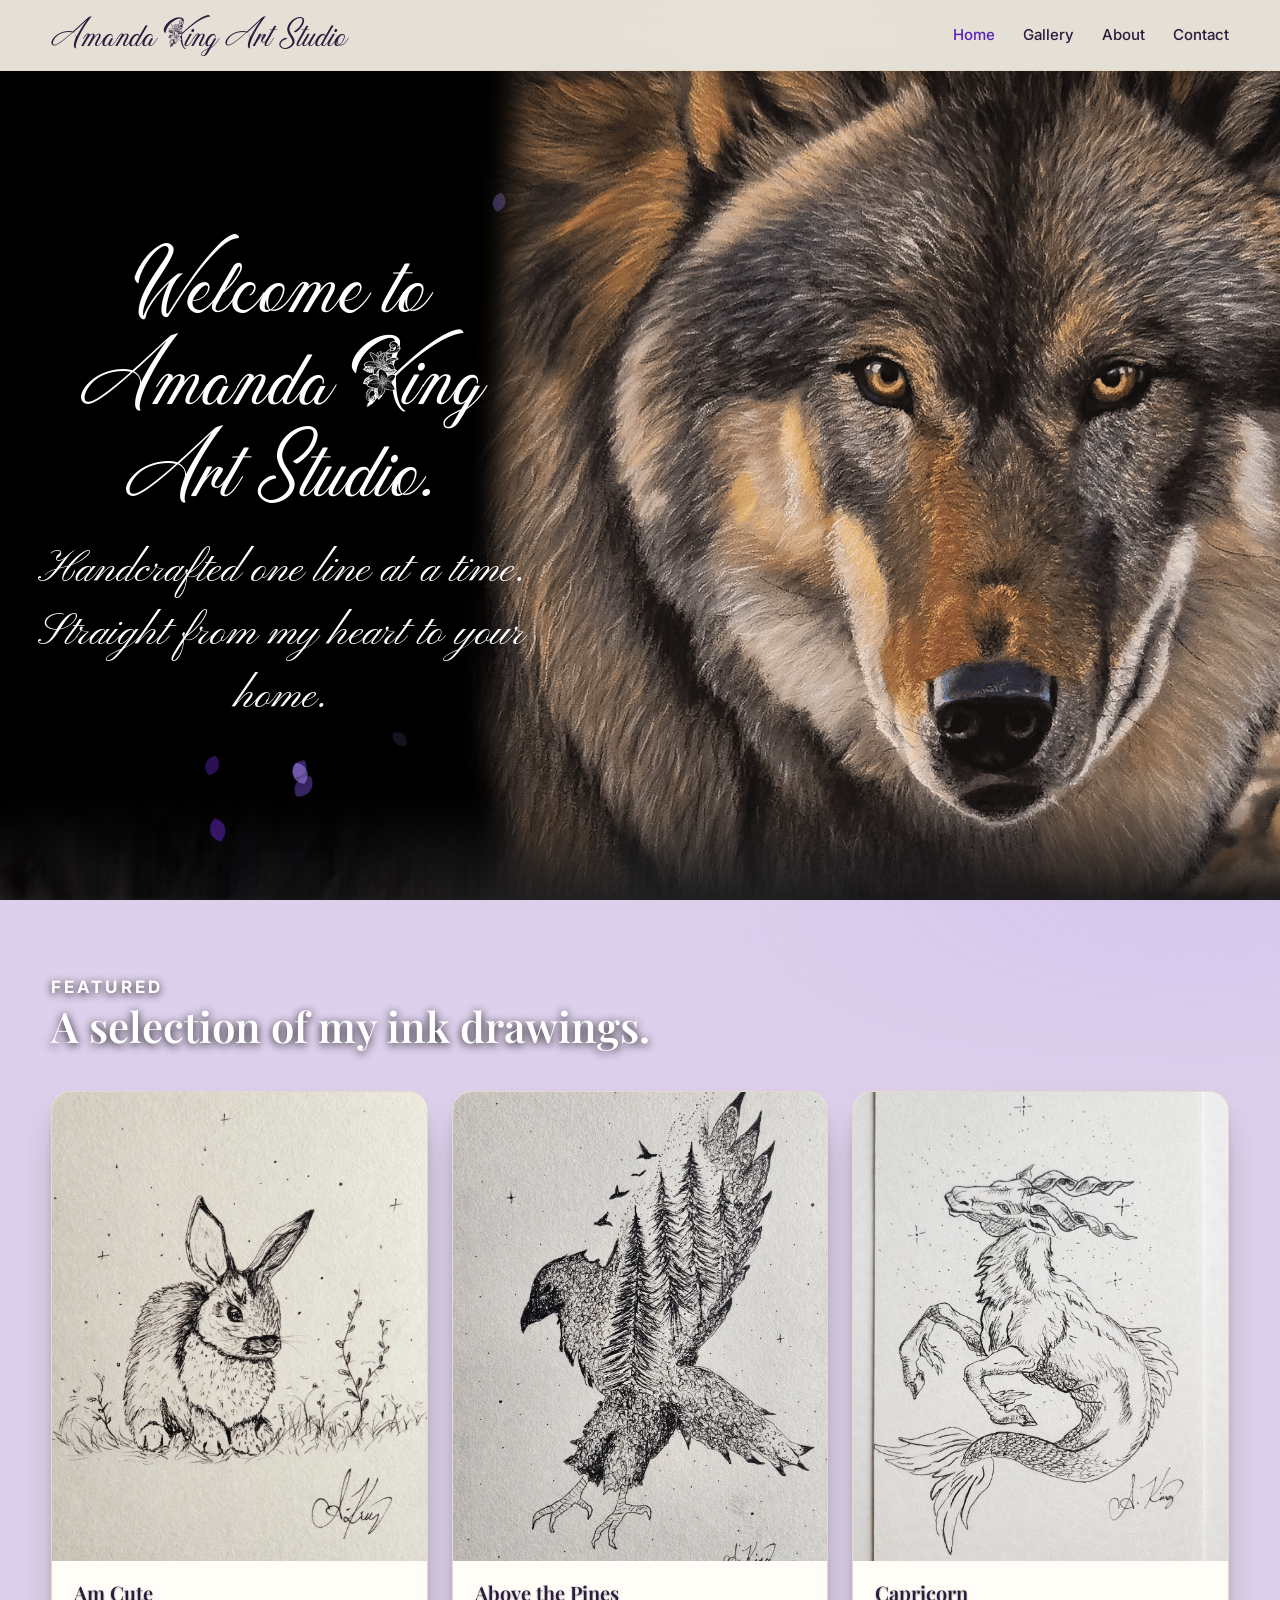
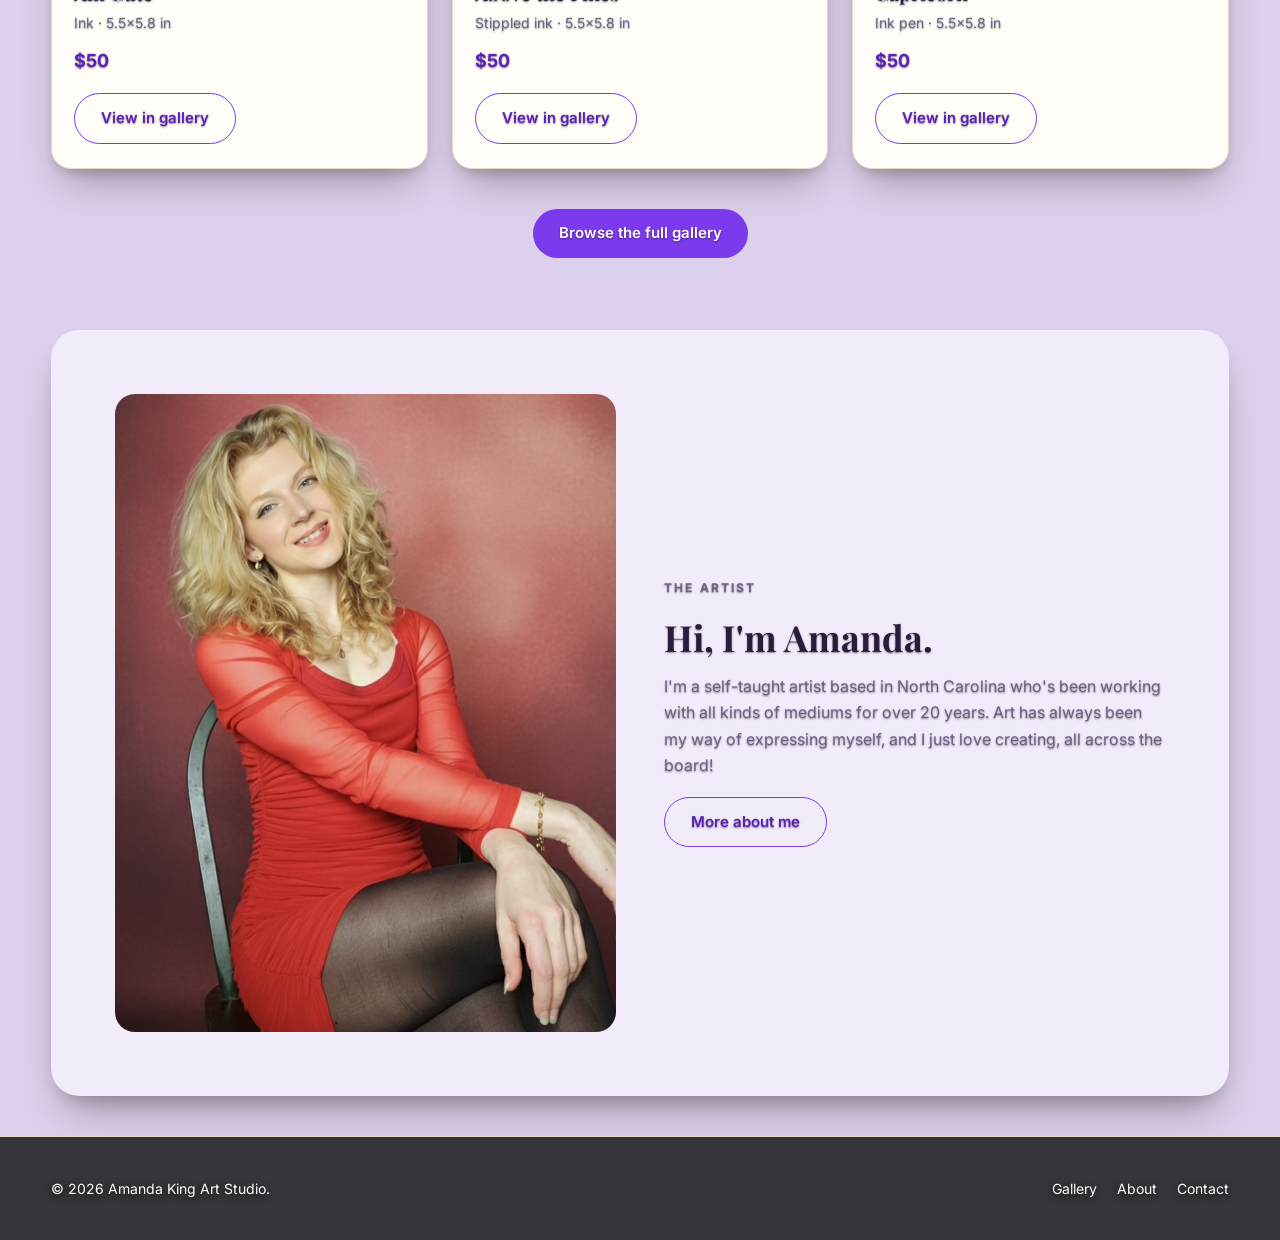
==== index.html @ 77f33fd4 "Social links as a pill in the contact hero (bottom on mobile)" ====
<!DOCTYPE html>
<html lang="en">
<head>
  <meta charset="UTF-8" />
  <meta name="viewport" content="width=device-width, initial-scale=1.0" />
  <title>Amanda King Art Studio — Original Art for Sale</title>
  <meta name="description" content="Amanda King Art Studio: original artwork for sale. Browse the gallery, fall in love with a piece, and make it yours." />
  <meta property="og:type" content="website" />
  <meta property="og:title" content="Amanda King Art Studio — Original Art for Sale" />
  <meta property="og:description" content="Original artwork for sale. Browse the gallery and make a piece yours." />
  <link rel="preconnect" href="https://fonts.googleapis.com" />
  <link rel="preconnect" href="https://fonts.gstatic.com" crossorigin />
  <link href="https://fonts.googleapis.com/css2?family=Playfair+Display:wght@500;600&family=Pinyon+Script&family=Inter:wght@400;500;600;700&display=swap" rel="stylesheet" />
  <link rel="stylesheet" href="css/style.css?v=49" />
  <link rel="prefetch" href="gallery.html" />
  <link rel="prefetch" href="about.html" />
  <link rel="prefetch" href="contact.html" />
  <link rel="icon" href="images/art/flower-field.webp" />
</head>
<body class="home">
  <div class="hero-shade" aria-hidden="true"></div>
  <header class="site-header">
    <div class="wrap nav">
      <a class="wordmark" href="index.html">Amanda King <span>Art Studio</span></a>
      <button class="menu-button" aria-expanded="false" aria-controls="nav-links">Menu</button>
      <nav class="nav-links" id="nav-links" aria-label="Primary">
        <a href="index.html" aria-current="page">Home</a>
        <a href="gallery.html">Gallery</a>
        <a href="about.html">About</a>
        <a href="contact.html">Contact</a>
      </nav>
    </div>
  </header>

  <main>
    <div class="hero-wrap">
    <section class="hero-full on-photo">
      <div class="slideshow" data-slideshow aria-label="Featured artwork slideshow">
        <div class="slideshow-track">
          <div class="slide active">
            <img src="images/art/king-of-the-mountain-slide.jpg" alt="King of the Mountain — Pastel pencils on toned paper" />
            <div class="slide-caption">
              <h2>King of the Mountain.</h2>
              <p>Pastel pencils on toned paper &middot; 12&times;9 in &middot; $400</p>
            </div>
          </div>
          <div class="slide">
            <img src="images/art/amber-eyes-slide.jpg" alt="Amber Eyes — Pastel pencils" />
            <div class="slide-caption">
              <h2>Amber Eyes.</h2>
              <p>Pastel pencils &middot; 9&times;12 in &middot; $350</p>
            </div>
          </div>
          <div class="slide">
            <img src="images/art/majesty-slide.jpg" alt="Majesty — Pastel pencils on toned paper" />
            <div class="slide-caption">
              <h2>Majesty.</h2>
              <p>Pastel pencils on toned paper &middot; 12&times;9 in &middot; $500</p>
            </div>
          </div>
          <div class="slide">
            <img src="images/art/grey-wolf.jpg" alt="Grey — Pastel pencils" />
            <div class="slide-caption">
              <h2>Grey.</h2>
              <p>Pastel pencils &middot; 9&times;12 in &middot; $350</p>
            </div>
          </div>
          <div class="slide">
            <img src="images/art/tiger.jpg" alt="Tiger — Pastel pencils" />
            <div class="slide-caption">
              <h2>Tiger.</h2>
              <p>Pastel pencils &middot; 9&times;12 in &middot; $350</p>
            </div>
          </div>
                  <button class="slide-nav slide-prev" aria-label="Previous slide">&#8592;</button>
        <button class="slide-nav slide-next" aria-label="Next slide">&#8594;</button>
        <div class="slide-dots" role="tablist" aria-label="Choose slide"></div>
      </div>
      </div>
    </section>
      <div class="hero-text">
        <div class="hero-welcome">
          <p class="welcome-title">Welcome to Amanda King Art Studio.</p>
          <p class="welcome-sub">Handcrafted one line at a time.<br>Straight from my heart to your home.</p>
        </div>
      </div>
    </div>

    <section class="section">
      <div class="wrap">
        <div class="section-head on-photo">
          <p class="eyebrow">Featured</p>
          <h2>A selection of my ink drawings.</h2>
        </div>
        <div class="featured-grid">
                  <article class="art-card" data-batch="Ink">
          <div class="art-image"><img src="images/art/bunny-ink.jpg" alt="Am Cute — Ink" loading="lazy" /></div>
          <div class="art-body">
            <h3>Am Cute</h3>
            <p class="art-meta">Ink &middot; 5.5&times;5.8 in</p>
            <p class="art-price">$50</p>
            <a class="button button-outline" href="gallery.html">View in gallery</a>
          </div>
        </article>
                  <article class="art-card" data-batch="Ink">
          <div class="art-image"><img src="images/art/eagle-forest-wings-ink.jpg" alt="Above the Pines — Stippled ink" loading="lazy" /></div>
          <div class="art-body">
            <h3>Above the Pines</h3>
            <p class="art-meta">Stippled ink &middot; 5.5&times;5.8 in</p>
            <p class="art-price">$50</p>
            <a class="button button-outline" href="gallery.html">View in gallery</a>
          </div>
        </article>
                  <article class="art-card" data-batch="Ink">
          <div class="art-image"><img src="images/art/sea-goat.webp" alt="Capricorn — Ink pen" loading="lazy" /></div>
          <div class="art-body">
            <h3>Capricorn</h3>
            <p class="art-meta">Ink pen &middot; 5.5&times;5.8 in</p>
            <p class="art-price">$50</p>
            <a class="button button-outline" href="gallery.html">View in gallery</a>
          </div>
        </article>
        </div>
        <div class="center">
          <a class="button" href="gallery.html">Browse the full gallery</a>
        </div>
      </div>
    </section>

    <section class="section" style="padding-top: 0; padding-bottom: 0;">
      <div class="wrap">
        <div class="split">
          <img class="artist-photo" src="images/amanda.jpg" alt="Amanda, the artist behind Amanda King Art Studio" />
          <div>
            <p class="eyebrow">The artist</p>
            <h2>Hi, I'm Amanda.</h2>
            <p>I'm a self-taught artist based in North Carolina who's been working with all kinds of mediums for over 20 years. Art has always been my way of expressing myself, and I just love creating, all across the board!</p>
            <a class="button button-outline" href="about.html">More about me</a>
          </div>
        </div>
      </div>
    </section>

  </main>

  <footer class="site-footer">
    <div class="wrap footer-inner">
      <p>© 2026 Amanda King Art Studio.</p>
      <nav class="footer-links" aria-label="Footer">
        <a href="gallery.html">Gallery</a>
        <a href="about.html">About</a>
        <a href="contact.html">Contact</a>
      </nav>
    </div>
  </footer>

  <script src="js/slideshow.js?v=1"></script>
  <script src="js/hero-shade.js"></script>
  <script>
    document.querySelector(".menu-button").addEventListener("click", function () {
      var links = document.getElementById("nav-links");
      var open = links.classList.toggle("open");
      this.setAttribute("aria-expanded", open ? "true" : "false");
    });
    /* Mobile: dark backdrop behind the welcome text stays put (CSS only). */
  </script>
  <script src="js/petals.js?v=8"></script>
</body>
</html>
---- css/style.css ----
/* Amanda King Art Studio — light gallery theme with purple accents */

@font-face {
  font-family: "Geraldine";
  src: url("../fonts/geraldine-personaluse-italic.woff2") format("woff2"),
       url("../fonts/geraldine-personaluse-italic.woff") format("woff");
  font-weight: 400;
  font-style: italic;
  font-display: swap;
}

:root {
  --bg: #f6f1e6;
  --surface: #fffdf8;
  --lavender: #f2ebfa;
  --ink: #2b1b3d;
  --muted: #6f5f83;
  --purple: #7c3aed;
  --purple-deep: #5b21b6;
  --purple-soft: #ece1ff;
  --line: #e6dac4;
  --shadow: 0 18px 50px rgba(91, 33, 182, 0.14);
  --radius: 20px;
  --font-display: "Playfair Display", Georgia, "Times New Roman", serif;
  --font-body: "Inter", -apple-system, BlinkMacSystemFont, "Segoe UI", sans-serif;
}

* { box-sizing: border-box; }

html { scroll-behavior: smooth; }

body {
  margin: 0;
  background: var(--bg);
  color: var(--ink);
  font-family: var(--font-body);
  font-size: 16px;
  line-height: 1.65;
  -webkit-font-smoothing: antialiased;
  text-shadow: 0 1px 2px rgba(0, 0, 0, 0.45);
}

img { display: block; max-width: 100%; }

a { color: var(--purple-deep); }

/* Homepage: lavender watercolor backdrop (paper texture overlay stays on top) */
body.home {
  background-color: #ddd0ec;
  background-image: url("../images/home-bg.jpg");
  background-size: cover;
  background-position: center top;
  background-repeat: no-repeat;
  background-attachment: fixed;
}

@media (max-width: 700px) {
  /* Mobile backdrops: fixed full-viewport layer (reliable on phones),
     anchored to the bottom so the flowers show instead of the sky. */
  body.home, body.gallery-page, body.contact-page { background-image: none; }
  body.home::before, body.gallery-page::before, body.contact-page::before {
    content: "";
    position: fixed;
    inset: 0;
    background-size: cover;
    background-position: center bottom;
    background-repeat: no-repeat;
    pointer-events: none;
    /* override the global ambient-glow blur/animation on this layer,
       and dim the backdrop ~20% */
    filter: brightness(0.8);
    animation: none;
  }
  body.home::before { z-index: -2; background-image: url("../images/home-bg.jpg"); }
  body.gallery-page::before { z-index: -2; background-image: url("../images/gallery-bg.jpg"); }
  body.contact-page::before {
    z-index: -1;
    background-image: linear-gradient(rgba(0, 0, 0, 0.2), rgba(0, 0, 0, 0.2)), url("../images/contact-bg.jpg");
  }
}

/* Gallery page: wildflower watercolor backdrop (paper texture overlay stays on top) */
body.gallery-page {
  background-color: #d8cfc0;
  background-image: url("../images/gallery-bg.jpg");
  background-size: cover;
  background-position: center top;
  background-repeat: no-repeat;
  background-attachment: fixed;
}

/* (mobile backdrop sizing handled in the combined 700px block above) */

/* Contact page: wildflower watercolor backdrop (paper texture overlay stays on top) */
body.contact-page {
  background-color: #d8cfc0;
  background-image: url("../images/contact-bg.jpg");
  background-size: cover;
  background-position: center top;
  background-repeat: no-repeat;
  background-attachment: fixed;
}

/* (mobile backdrop sizing handled in the combined 700px block above) */

/* Contact page: text white with drop shadow, except inside the cards */
body.contact-page .page-hero .eyebrow,
body.contact-page .page-hero h1,
body.contact-page .page-hero .lede {
  color: #fff;
  text-shadow: 0 2px 6px rgba(0, 0, 0, 1);
}
/* dim the floral backdrop ~20% for readability, under the texture overlay */
body.contact-page::before {
  content: "";
  position: fixed;
  inset: 0;
  background: rgba(0, 0, 0, 0.2);
  z-index: -1;
  pointer-events: none;
}
/* card text stays solid black, no shadow; buttons untouched */
body.contact-page .contact-card h3,
body.contact-page .contact-card p {
  color: #111;
  text-shadow: none;
}

/* Real paper/canvas texture — sits behind everything, on the bare page only */
body::after {
  content: "";
  position: fixed;
  inset: 0;
  z-index: -1;
  pointer-events: none;
  opacity: 0.28;
  mix-blend-mode: multiply;
  background-image:
    repeating-linear-gradient(0deg, rgba(122, 90, 48, 0.10) 0 1px, transparent 1px 4px),
    repeating-linear-gradient(90deg, rgba(122, 90, 48, 0.10) 0 1px, transparent 1px 4px),
    url("data:image/svg+xml,%3Csvg xmlns='http://www.w3.org/2000/svg' width='280' height='280'%3E%3Cfilter id='paper' x='0' y='0' width='100%25' height='100%25'%3E%3CfeTurbulence type='fractalNoise' baseFrequency='0.012 0.016' numOctaves='3' seed='7' stitchTiles='stitch' result='mottle'/%3E%3CfeColorMatrix in='mottle' type='saturate' values='0' result='mottleGray'/%3E%3CfeComponentTransfer in='mottleGray' result='mottleSoft'%3E%3CfeFuncR type='linear' slope='0.55' intercept='0.24'/%3E%3CfeFuncG type='linear' slope='0.55' intercept='0.24'/%3E%3CfeFuncB type='linear' slope='0.55' intercept='0.24'/%3E%3C/feComponentTransfer%3E%3CfeTurbulence type='fractalNoise' baseFrequency='0.85' numOctaves='2' seed='11' stitchTiles='stitch' result='fine'/%3E%3CfeColorMatrix in='fine' type='saturate' values='0' result='fineGray'/%3E%3CfeComponentTransfer in='fineGray' result='fineHigh'%3E%3CfeFuncR type='linear' slope='1.7' intercept='-0.35'/%3E%3CfeFuncG type='linear' slope='1.7' intercept='-0.35'/%3E%3CfeFuncB type='linear' slope='1.7' intercept='-0.35'/%3E%3C/feComponentTransfer%3E%3CfeComposite in='fineHigh' in2='mottleSoft' operator='arithmetic' k1='0' k2='0.62' k3='0.38' k4='0'/%3E%3C/filter%3E%3Crect width='280' height='280' filter='url(%23paper)'/%3E%3C/svg%3E");
}

/* Slow-drifting ambient blurs behind everything — very subtle */
body::before {
  content: "";
  position: fixed;
  inset: -12%;
  z-index: -1;
  pointer-events: none;
  background:
    radial-gradient(42% 38% at 24% 42%, rgba(124, 58, 237, 0.11), transparent 70%),
    radial-gradient(46% 42% at 85% 88%, rgba(167, 139, 250, 0.15), transparent 70%);
  filter: blur(60px);
  animation: ambient-drift 26s ease-in-out infinite alternate;
}

@keyframes ambient-drift {
  from { transform: translate3d(-2%, -1%, 0) scale(1); }
  to { transform: translate3d(2%, 2%, 0) scale(1.06); }
}

.wrap {
  width: min(1180px, 92vw);
  margin: 0 auto;
}

/* ---------- Header / nav ---------- */

.site-header {
  position: sticky;
  top: 0;
  z-index: 50;
  background: rgba(246, 241, 230, 0.92);
  backdrop-filter: blur(10px);
  border-bottom: 1px solid var(--line);
  box-shadow:
    0 14px 26px -14px rgba(30, 20, 12, 0.25),
    0 5px 12px -8px rgba(30, 20, 12, 0.15);
}

.nav {
  display: flex;
  align-items: center;
  justify-content: space-between;
  padding: 16px 0;
}

.wordmark {
  font-family: "Geraldine", "Pinyon Script", cursive;
  font-size: 34px;
  font-weight: 400;
  color: var(--ink);
  text-decoration: none;
  line-height: 1;
  padding-top: 4px;
}

.wordmark span { color: var(--purple); }

.nav-links {
  display: flex;
  gap: 28px;
  align-items: center;
}

.nav-links a {
  color: var(--muted);
  text-decoration: none;
  font-size: 15px;
  font-weight: 500;
  transition: color 0.2s ease;
}

.nav-links a:hover { color: var(--purple-deep); }

.nav-links a[aria-current="page"] { color: var(--purple-deep); }

.nav-cta {
  background: var(--purple);
  color: #fff !important;
  padding: 10px 20px;
  border-radius: 999px;
  font-weight: 600 !important;
  transition: background 0.2s ease, transform 0.2s ease !important;
}

.nav-cta:hover {
  background: var(--purple-deep);
  transform: translateY(-1px);
}

.menu-button {
  display: none;
  background: none;
  border: 1px solid var(--line);
  border-radius: 12px;
  padding: 8px 14px;
  font-size: 15px;
  color: var(--ink);
  cursor: pointer;
}

/* ---------- Header: white bar, solid black text, no shadow ---------- */
.wordmark { color: var(--ink); text-shadow: none; }
.wordmark span { color: var(--ink); }
.nav-links a { color: var(--ink); text-shadow: none; }
.nav-links a:hover { color: var(--purple-deep); }
.nav-links a[aria-current="page"] { color: var(--purple-deep); }
.menu-button { color: var(--ink); text-shadow: none; }

@media (max-width: 640px) {
  .nav-links { background: var(--surface); }
  .nav-links a { color: var(--muted); }
  .nav-links a:hover,
  .nav-links a[aria-current="page"] { color: var(--purple-deep); }
  .nav-links .nav-cta { background: var(--purple); color: #fff !important; }
}

/* ---------- Hero slideshow ---------- */

.hero { padding: 36px 0 8px; }

.slideshow {
  position: relative;
  border-radius: var(--radius);
  overflow: hidden;
  box-shadow:
    0 26px 44px -16px rgba(30, 20, 12, 0.40),
    0 10px 20px -8px rgba(30, 20, 12, 0.28);
  aspect-ratio: 21 / 9;
  background: var(--lavender);
}

.slideshow-track {
  position: absolute;
  inset: 0;
}

.slide {
  position: absolute;
  inset: 0;
  opacity: 0;
  transition: opacity 1.4s ease-in-out;
  pointer-events: none;
}
.slide.active {
  opacity: 1;
  pointer-events: auto;
  z-index: 1;
}

.slide img {
  width: 100%;
  height: 100%;
  object-fit: cover;
  transform: scale(1);
  transform-origin: 65% 50%;
  transition: transform 4.9s linear;
}
/* Slow cinematic zoom on the active slide: 7% over the full time the photo
   is up (3.5s hold + 1.4s dissolve). A transition (not an animation) so the
   zoom eases back smoothly instead of snapping when the slide changes.
   Biased toward the art side so the text zone stays calm. The bottom fade
   lives on .slideshow (the container), so it is untouched. */
.slide.active img {
  transform: scale(1.07);
}
@media (prefers-reduced-motion: reduce) {
  .slide img { transition: none; }
}

.slide-caption {
  position: absolute;
  left: 0;
  right: 0;
  bottom: 0;
  padding: 56px 36px 28px;
  background: linear-gradient(to top, rgba(43, 27, 61, 0.72), rgba(43, 27, 61, 0));
  color: #fff;
}

.slide-caption h2 {
  margin: 0 0 6px;
  font-family: var(--font-display);
  font-size: clamp(24px, 3.4vw, 40px);
  font-weight: 600;
  line-height: 1.15;
}

.slide-caption p {
  margin: 0;
  font-size: 15px;
  opacity: 0.92;
}

/* Slideshow arrows and dots removed at Joshua's direction (both slideshows, all screens).
   Swipe and keyboard navigation still work. */
.slide-nav, .slide-dots { display: none !important; }

.slide-nav {
  position: absolute;
  top: 50%;
  transform: translateY(-50%);
  width: 46px;
  height: 46px;
  border-radius: 50%;
  border: none;
  background: rgba(255, 255, 255, 0.92);
  color: var(--purple-deep);
  font-size: 20px;
  cursor: pointer;
  display: flex;
  align-items: center;
  justify-content: center;
  transition: background 0.2s ease, transform 0.2s ease;
  z-index: 2;
}

.slide-nav:hover { background: #fff; transform: translateY(-50%) scale(1.06); }

.slide-prev { left: 18px; }
.slide-next { right: 18px; }

.slide-dots {
  position: absolute;
  bottom: 18px;
  right: 28px;
  display: flex;
  gap: 8px;
  z-index: 2;
}

.slide-dots button {
  width: 10px;
  height: 10px;
  border-radius: 50%;
  border: none;
  background: rgba(255, 255, 255, 0.55);
  cursor: pointer;
  padding: 0;
  transition: background 0.2s ease, transform 0.2s ease;
}

.slide-dots button[aria-current="true"] {
  background: #fff;
  transform: scale(1.25);
}

/* About page: Amanda photo slideshow — same Ken Burns + crossfade preset as the hero.
   Doubled class for specificity so mobile slideshow rules can't override the 4/5 shape. */
.slideshow.about-slideshow {
  position: relative;
  aspect-ratio: 4 / 5;
  border-radius: var(--radius);
  overflow: hidden;
  box-shadow:
    0 22px 40px -14px rgba(30, 20, 12, 0.38),
    0 8px 16px -8px rgba(30, 20, 12, 0.28);
}
.slideshow.about-slideshow .slideshow-track { position: absolute; inset: 0; }
.slideshow.about-slideshow .slide img { object-position: center; }
/* red dress portrait: keep her face in frame */
.slideshow.about-slideshow .slide img[src*="amanda-red"] { object-position: center 18%; }
/* blue dress portrait: keep her face in frame */
.slideshow.about-slideshow .slide img[src*="amanda-blue"] { object-position: center 12%; }

/* Inquiry forms (contact page) */
.card-rule { border: none; border-top: 2px solid #111; margin: 10px 0 2px; }
.inquiry-form { display: grid; gap: 14px; margin-top: 18px; text-align: left; }
.inquiry-form label { display: grid; gap: 6px; font-size: 14px; font-weight: 600; color: #111; }
.inquiry-form .optional { font-weight: 400; color: var(--muted); }
.inquiry-form input,
.inquiry-form select,
.inquiry-form textarea {
  font: inherit;
  font-weight: 400;
  font-size: 15px;
  padding: 10px 12px;
  border: 1.5px solid #d8cfc2;
  border-radius: 10px;
  background: #fff;
  color: #111;
  width: 100%;
}
.inquiry-form textarea { resize: vertical; min-height: 96px; }
.inquiry-form input:focus,
.inquiry-form select:focus,
.inquiry-form textarea:focus {
  outline: 2px solid var(--purple);
  outline-offset: 1px;
  border-color: var(--purple);
}
.inquiry-form .button { justify-self: start; }
.piece-preview { display: flex; align-items: center; gap: 12px; }
.piece-preview[hidden] { display: none; }
.piece-preview img { width: 72px; height: 72px; object-fit: cover; border-radius: 10px; flex-shrink: 0; }
.piece-preview p { font-weight: 600; color: #111; margin: 0; font-size: 15px; }

/* ---------- Sections ---------- */

.section { padding: 72px 0; }

.section-head {
  max-width: 640px;
  margin: 0 0 40px;
}

.eyebrow {
  font-size: 12px;
  font-weight: 700;
  letter-spacing: 0.18em;
  text-transform: uppercase;
  color: var(--purple);
  margin: 0 0 12px;
}

h1, h2, h3 { font-family: var(--font-display); line-height: 1.2; }

.section-head h2 {
  font-size: clamp(28px, 3.6vw, 42px);
  margin: 0 0 12px;
  font-weight: 600;
}

.section-head p { color: var(--muted); margin: 0; font-size: 17px; }

.lede {
  font-size: clamp(18px, 2.2vw, 22px);
  color: var(--muted);
  max-width: 620px;
}

/* ---------- Featured strip ---------- */

.featured-grid {
  display: grid;
  grid-template-columns: repeat(3, 1fr);
  gap: 24px;
}

.art-card {
  background: var(--surface);
  border: 1px solid var(--line);
  border-radius: var(--radius);
  overflow: hidden;
  box-shadow:
    0 22px 40px -14px rgba(30, 20, 12, 0.38),
    0 8px 16px -8px rgba(30, 20, 12, 0.28);
  transition: transform 0.25s ease, box-shadow 0.25s ease;
  display: flex;
  flex-direction: column;
}

.art-card:hover {
  transform: translateY(-4px);
  box-shadow:
    0 28px 48px -14px rgba(30, 20, 12, 0.44),
    0 10px 20px -8px rgba(30, 20, 12, 0.32);
}

.art-card .art-image {
  aspect-ratio: 4 / 5;
  overflow: hidden;
  background: var(--lavender);
}

.art-card .art-image img {
  width: 100%;
  height: 100%;
  object-fit: cover;
  transition: transform 0.5s ease;
}

.art-card:hover .art-image img { transform: scale(1.04); }

.art-card .art-body { padding: 20px 22px 24px; display: flex; flex-direction: column; gap: 6px; flex: 1; }

.art-card h3 { margin: 0; font-size: 20px; font-weight: 600; }

.art-meta { color: var(--muted); font-size: 14px; margin: 0; }

.art-price {
  font-size: 18px;
  font-weight: 700;
  color: var(--purple-deep);
  margin: 6px 0 12px;
}

.art-card .button { margin-top: auto; align-self: flex-start; }

/* ---------- Buttons ---------- */

.button {
  display: inline-block;
  background: var(--purple);
  color: #fff;
  text-decoration: none;
  font-weight: 600;
  font-size: 15px;
  padding: 12px 26px;
  border-radius: 999px;
  border: none;
  cursor: pointer;
  transition: background 0.2s ease, transform 0.2s ease;
  animation: button-breathe 7s ease-in-out infinite alternate;
}

@keyframes button-breathe {
  from { box-shadow: 0 6px 20px rgba(124, 58, 237, 0.22); }
  to { box-shadow: 0 6px 34px rgba(124, 58, 237, 0.42); }
}

@media (prefers-reduced-motion: reduce) {
  body::before,
  .button { animation: none; }
}

.button:hover { background: var(--purple-deep); transform: translateY(-1px); }

.button-outline {
  background: transparent;
  color: var(--purple-deep);
  border: 1.5px solid var(--purple);
}

.button-outline:hover { background: var(--purple-soft); }

.center { text-align: center; margin-top: 40px; }

/* ---------- Split / about teaser ---------- */

.split {
  display: grid;
  grid-template-columns: 1fr 1fr;
  gap: 48px;
  align-items: center;
  background: var(--lavender);
  border-radius: calc(var(--radius) + 8px);
  padding: clamp(32px, 5vw, 64px);
  box-shadow:
    0 26px 44px -16px rgba(30, 20, 12, 0.36),
    0 10px 20px -8px rgba(30, 20, 12, 0.24);
}

.split img {
  border-radius: var(--radius);
  width: 100%;
  aspect-ratio: 4 / 3;
  object-fit: cover;
}
/* artist portrait: show the whole photo, no cropping */
.split img.artist-photo {
  aspect-ratio: auto;
  object-fit: contain;
}

.split h2 { font-size: clamp(26px, 3vw, 36px); margin: 0 0 14px; }
.split p { color: var(--muted); margin: 0 0 18px; }

/* ---------- Gallery page ---------- */

.page-hero { padding: 56px 0 8px; }

.page-hero h1 {
  font-size: clamp(34px, 5vw, 56px);
  margin: 0 0 12px;
  font-weight: 600;
}

.gallery-grid {
  display: grid;
  grid-template-columns: repeat(3, 1fr);
  gap: 28px;
  padding: 40px 0 80px;
}

.note-bar {
  background: var(--lavender);
  border: 1px solid var(--line);
  border-radius: 16px;
  padding: 18px 24px;
  color: var(--muted);
  font-size: 15px;
  margin-top: 8px;
}

.note-bar strong { color: var(--purple-deep); }

/* ---------- About / contact ---------- */

.prose { max-width: 700px; }
.prose p { color: #111; font-size: 19px; }
.prose p:first-of-type { color: #111; font-size: 19px; }
/* letter-style signature under the bio */
.signature { display: flex; justify-content: flex-end; margin-top: 16px; }
.signature img { width: 320px; max-width: 78%; height: auto; aspect-ratio: auto; object-fit: contain; }

.contact-cards {
  display: grid;
  grid-template-columns: 1fr 1fr;
  gap: 24px;
  margin-top: 36px;
}

.contact-card {
  background: var(--surface);
  border: 1px solid var(--line);
  border-radius: var(--radius);
  padding: 32px;
}

.contact-card h3 { margin: 0 0 10px; font-size: 22px; }
.contact-card p { color: var(--muted); margin: 0 0 18px; font-size: 15px; }

.hero-flex {
  display: flex;
  align-items: center;
  justify-content: space-between;
  gap: 32px;
}

.social-pill {
  display: inline-flex;
  align-items: center;
  flex-wrap: wrap;
  gap: 8px;
  background: #fff;
  border: 1px solid var(--line);
  border-radius: 999px;
  padding: 8px 10px 8px 18px;
  box-shadow: 0 10px 30px rgba(43, 27, 61, 0.14);
}
.social-pill.in-hero { flex-shrink: 0; }
.social-pill-label { font-weight: 600; color: var(--ink); margin-right: 2px; }
.social-chip {
  display: inline-flex;
  align-items: center;
  gap: 8px;
  padding: 6px 12px 6px 8px;
  border-radius: 999px;
  background: #f7f1e6;
  color: var(--ink);
  text-decoration: none;
  font-size: 14px;
  transition: background 0.2s ease, transform 0.2s ease;
}
.social-chip:hover { background: #efe4d0; transform: translateY(-1px); }
.social-chip img { width: 22px; height: 22px; }

.social-pill-row { display: none; justify-content: center; padding: 0 0 8px; }

@media (max-width: 900px) {
  .social-pill.in-hero { display: none; }
  .social-pill-row { display: flex; }
}

/* ---------- Footer ---------- */

.site-footer {
  border-top: 1px solid var(--line);
  padding: 40px 0;
  margin-top: 40px;
  background: rgba(0, 0, 0, 0.75);
}

.footer-inner {
  display: flex;
  justify-content: space-between;
  align-items: center;
  gap: 16px;
  flex-wrap: wrap;
}

.footer-inner p { color: #fff; font-size: 14px; margin: 0; text-shadow: 0 2px 8px rgba(0, 0, 0, 0.95); }

.footer-links { display: flex; gap: 20px; }
.footer-links a { color: #fff; text-decoration: none; font-size: 14px; text-shadow: 0 2px 8px rgba(0, 0, 0, 0.95); }
.footer-links a:hover { color: #fff; text-shadow: 0 2px 8px rgba(0, 0, 0, 0.95); }

/* ---------- Responsive ---------- */

@media (max-width: 900px) {
  .featured-grid, .gallery-grid { grid-template-columns: 1fr 1fr; }
  .split { grid-template-columns: 1fr; }
  .contact-cards { grid-template-columns: 1fr; }
}

@media (max-width: 640px) {
  .nav-links {
    display: none;
    position: absolute;
    top: 100%;
    left: 0;
    right: 0;
    background: var(--surface);
    flex-direction: column;
    align-items: stretch;
    padding: 12px 4vw 20px;
    border-bottom: 1px solid var(--line);
    gap: 4px;
  }
  .nav-links.open { display: flex; }
  .nav-links a { padding: 10px 4px; }
  .menu-button { display: block; }
  .site-header { position: sticky; }
  .nav { position: relative; }
  .featured-grid { grid-template-columns: repeat(3, 1fr); gap: 10px; }
  .gallery-grid { grid-template-columns: repeat(2, 1fr); gap: 12px; }
  .art-card .art-body { padding: 10px 8px 12px; gap: 3px; }
  .art-card h3 { font-size: 13px; }
  .art-meta { font-size: 10px; }
  .art-price { font-size: 14px; margin: 2px 0 6px; }
  .art-card .button { font-size: 10px; padding: 7px 6px; align-self: stretch; text-align: center; }
  /* gallery cards get a bit more room at 2 across */
  .gallery-grid .art-card .art-body { padding: 12px 12px 14px; gap: 4px; }
  .gallery-grid .art-card h3 { font-size: 15px; }
  .gallery-grid .art-meta { font-size: 11px; }
  .gallery-grid .art-card .art-price { font-size: 16px; margin: 4px 0 8px; }
  .gallery-grid .art-card .button { font-size: 12px; padding: 9px 8px; }
  .slideshow { aspect-ratio: 16 / 10; }
  .slide-caption { padding: 40px 20px 20px; }
  .slide-dots { right: 16px; bottom: 14px; }
}


/* Gallery filters */
.filter-bar { display: flex; flex-wrap: wrap; gap: 10px; margin: 30px 0 6px; }

/* Gallery search */
.search-bar { margin: 26px 0 0; max-width: 520px; }
.search-bar input {
  width: 100%;
  padding: 13px 20px;
  border-radius: 999px;
  border: 1px solid var(--line);
  background: rgba(255, 255, 255, 0.94);
  font: inherit;
  font-size: 15px;
  color: var(--ink);
  box-shadow: 0 8px 22px rgba(43, 27, 61, 0.14);
}
.search-bar input::placeholder { color: var(--muted); }
.search-bar input:focus { outline: 2px solid var(--purple); outline-offset: 2px; }
@media (max-width: 640px) {
  .search-bar input { font-size: 12.5px; padding: 12px 12px; }
}
.no-results {
  color: #fff;
  text-shadow: 0 2px 8px rgba(0, 0, 0, 0.95);
  font-size: 17px;
  margin: 18px 0 0;
}

/* Gallery pagination */
.pagination {
  display: flex;
  flex-wrap: wrap;
  gap: 8px;
  align-items: center;
  justify-content: center;
  margin: 36px 0 8px;
}
.page-btn {
  min-width: 42px;
  height: 42px;
  padding: 0 12px;
  border-radius: 12px;
  border: 1px solid var(--line);
  background: rgba(255, 255, 255, 0.92);
  color: var(--ink);
  font: inherit;
  font-weight: 600;
  font-size: 15px;
  cursor: pointer;
  box-shadow: 0 4px 12px rgba(43, 27, 61, 0.12);
  transition: border-color 0.2s ease, color 0.2s ease, background 0.2s ease;
}
.page-btn:hover:not(:disabled):not(.active) { border-color: var(--purple); color: var(--purple-deep); }
.page-btn.active { background: var(--purple); border-color: var(--purple); color: #fff; }
.page-btn:disabled { opacity: 0.4; cursor: default; }
.page-ellipsis {
  color: #fff;
  text-shadow: 0 1px 6px rgba(0, 0, 0, 0.95);
  padding: 0 4px;
  font-weight: 700;
}
.filter-btn {
  font: inherit; font-size: 14px; font-weight: 600;
  padding: 9px 18px; border-radius: 999px;
  border: 1px solid var(--line); background: var(--surface); color: var(--ink);
  cursor: pointer; transition: border-color 0.2s ease, color 0.2s ease, background 0.2s ease;
}
.filter-btn:hover { border-color: var(--purple); color: var(--purple-deep); }
.filter-btn.active { background: var(--purple); border-color: var(--purple); color: #fff; }
.filter-count { color: var(--muted); font-size: 14px; margin: 0 0 18px; }

/* ---------- Full-screen hero slideshow (homepage) ---------- */
.hero-full {
  position: relative;
  height: calc(100svh - 70px);
  min-height: 560px;
  overflow: hidden;
}
/* wrapper keeps the welcome text positioned over the hero on desktop
   while letting it sit below the hero section on mobile */
.hero-wrap { position: relative; }
.hero-full .slideshow {
  position: absolute;
  inset: 0;
  border-radius: 0;
  aspect-ratio: auto;
  box-shadow: none;
  background: transparent;
  -webkit-mask-image: linear-gradient(to bottom, #000 0%, #000 calc(100% - 110px), transparent 100%);
  mask-image: linear-gradient(to bottom, #000 0%, #000 calc(100% - 110px), transparent 100%);
}
.hero-full .slide-caption { display: none; }
.hero-text {
  position: absolute;
  left: 0;
  top: 50%;
  transform: translateY(-50%);
  width: 44%;
  padding: 0 32px;
  box-sizing: border-box;
  z-index: 2;
}
.hero-welcome { text-align: center; }
.welcome-title {
  font-family: "Geraldine", "Pinyon Script", cursive;
  font-weight: 400;
  font-size: clamp(56px, 6.4vw, 100px);
  line-height: 1.12;
  color: #fff;
  text-shadow: none;
  margin: 0 0 20px;
}
.welcome-sub {
  font-family: "Pinyon Script", cursive;
  font-size: clamp(30px, 3.4vw, 44px);
  line-height: 1.45;
  color: #fff;
  text-shadow: none;
  margin: 0;
}
.hero-full .slide-dots { top: 24px; bottom: auto; right: 28px; }

@media (max-width: 640px) {
  /* Full-bleed square hero: artwork fills the frame (black cropped off via
     right-anchored cover), welcome text in a dark card right below it.
     Slideshow zoom + crossfade unchanged. */
  .hero-full { height: auto; min-height: 0; }
  .hero-full .slideshow {
    position: relative;
    inset: auto;
    aspect-ratio: 1 / 1;
    -webkit-mask-image: linear-gradient(to bottom, #000 0%, #000 calc(100% - 72px), transparent 100%);
    mask-image: linear-gradient(to bottom, #000 0%, #000 calc(100% - 72px), transparent 100%);
  }
  .hero-full .slide img { object-position: right center; }
  /* Grey: kill the dark left edge — enlarge a touch (via `scale`, so the
     Ken Burns transform is untouched) and shift the frame right */
  .hero-full .slide img[src*="grey-wolf"] {
    object-position: 85% center;
    scale: 1.15;
  }
  /* no arrows or dots on mobile */
  .hero-full .slide-nav, .hero-full .slide-dots { display: none; }
  /* no petals over the hero on mobile */
  .hero-full canvas.hero-petals { display: none; }
  /* Dark layer behind the mobile hero: solid black from the top of the
     hero, showing through the slideshow's faded bottom and behind the
     welcome text, feathering out below it. Stays in place as you scroll. */
  .hero-wrap::before {
    content: "";
    position: absolute;
    left: 0;
    right: 0;
    top: 0;
    bottom: -120px;
    background: linear-gradient(to bottom,
      rgba(0, 0, 0, 0.8) 0,
      rgba(0, 0, 0, 0) 100%);
    z-index: -1;
    pointer-events: none;
  }
  .hero-text {
    position: relative;
    transform: none;
    width: auto;
    padding: 0;
    margin: 16px 20px 0;
  }
  .hero-welcome {
    background: none;
    border-radius: 0;
    padding: 0;
    box-shadow: none;
  }
  .welcome-title { font-size: 9vw; line-height: 1.2; margin: 0 0 8px; text-shadow: 0 2px 3px rgba(0, 0, 0, 0.9); }
  .welcome-sub { font-size: 4.8vw; line-height: 1.45; text-shadow: 0 2px 3px rgba(0, 0, 0, 0.85); }
  /* pull Featured up: no empty gap under the welcome text */
  .hero-wrap + .section { padding-top: 40px; }
  .hero-full .slide-dots { top: 10px; right: 10px; }
  /* prev arrow would sit on the image edge: park it top-left instead */
  .hero-full .slide-prev { top: 10px; left: 10px; transform: none; }
  .hero-full .slide-next { right: 10px; }
  .wordmark { font-size: 24px; }
}

/* Page transitions: the browser crossfades directly from one page into the
   next — it snapshots the old page and fades the new one in over it, so
   there is no white flash, no black flash, and background and content fade
   as one. (The old JS fade-out/fade-in approach is stashed in
   js/page-transition.stashed.js; this replaces it.) */
@view-transition {
  navigation: auto;
}
::view-transition-old(root),
::view-transition-new(root) {
  animation-duration: 0.45s;
  animation-timing-function: ease;
}
::view-transition-old(root) { animation-name: page-fade-out; }
::view-transition-new(root) { animation-name: page-fade-in; }
@keyframes page-fade-out { from { opacity: 1; } to { opacity: 0; } }
@keyframes page-fade-in { from { opacity: 0; } to { opacity: 1; } }
@media (prefers-reduced-motion: reduce) {
  @view-transition { navigation: none; }
}

/* Hero bottom frame removed 2026-10-17 (was a black strip, then a white vine).
   Markup stashed at hero-frame.stashed.html; keeping this note in case he wants it back. */

/* ---------- Hero shade: dark behind the slideshow, fades out on scroll ---------- */
.hero-shade {
  position: fixed;
  inset: 0;
  background: #000;
  opacity: 0.82;
  z-index: -1;
  pointer-events: none;
}

/* Falling petals: behind the paper texture, in front of the page background */
canvas.petals {
  position: fixed;
  inset: 0;
  z-index: -1;
  pointer-events: none;
}
/* Purple petal field confined to the hero's black zone: above the photos,
   below the welcome text and controls. */
canvas.hero-petals {
  position: absolute;
  left: 0;
  top: 0;
  width: 44%;
  height: 100%;
  z-index: 1;
}
.hero-full .slide-nav { z-index: 2; }
@media (max-width: 640px) {
  canvas.hero-petals { width: 64%; }
}

/* About page: ink-bleed video background. When the video ends it swaps
   to the last frame as a still image, identical size and position. */
body.about-page { background: #f2efe8; }
.about-bg {
  position: fixed;
  inset: 0;
  width: 100%;
  height: 100%;
  object-fit: cover;
  z-index: -1;
  pointer-events: none;
}
.about-bg-still { display: none; }
.about-bg-still.show { display: block; }
#about-bg-video.hide { display: none; }

/* Keep the about-page CTA readable over the video's dark ink band */
body.about-page .about-cta .eyebrow,
body.about-page .about-cta h2,
body.about-page .about-cta .lede {
  color: #fff;
  text-shadow: 0 2px 8px rgba(0, 0, 0, 0.95);
}

/* Homepage CTA inside a white bubble for readability over the background */
.cta-bubble .bubble {
  background: rgba(255, 255, 255, 0.94);
  border-radius: 28px;
  padding: 52px 44px;
  box-shadow: 0 18px 55px rgba(43, 27, 61, 0.22);
  max-width: 720px;
  margin: 0 auto;
}
@media (max-width: 640px) {
  .cta-bubble .bubble { padding: 40px 28px; border-radius: 22px; }
}

/* Homepage: text sitting directly on the background photo goes white
   with a black drop shadow for readability */
body.home .on-photo .eyebrow,
body.home .on-photo .lede {
  color: #fff;
  text-shadow: 0 2px 8px rgba(0, 0, 0, 0.95);
}
body.home .on-photo h2 {
  color: #fff;
  text-shadow: 0 2px 10px rgba(0, 0, 0, 0.95);
}

/* Hero headline: solid black, no shadow, over the fading image */
body.home .hero-full .eyebrow,
body.home .hero-full .lede,
body.home .hero-full h2 {
  color: var(--ink);
  text-shadow: none;
}
.hero-full .slide-dots button { box-shadow: 0 1px 4px rgba(0, 0, 0, 0.5); }

@media (prefers-reduced-motion: reduce) {
  .slide { transition: none; }
}

/* ---------- Gallery page: readability on the wildflower backdrop ---------- */
body.gallery-page { --gold: #e6ca3e; --gold-deep: #8a6d1f; }

/* gallery eyebrow: bold white with black drop shadow over the backdrop */
body.gallery-page .eyebrow { color: #fff; font-weight: 700; text-shadow: 0 2px 8px rgba(0, 0, 0, 0.95); }
body.gallery-page .art-price,
body.gallery-page .note-bar strong { color: #111; text-shadow: none; }
/* dark shadow behind filter text sitting on light surfaces */
body.gallery-page .filter-btn:hover {
  text-shadow: 0 1px 4px rgba(0, 0, 0, 0.75);
}

/* greyish text sitting on the backdrop -> white with black drop shadow */
body.gallery-page .page-hero .lede,
body.gallery-page .section-head p,
body.gallery-page .filter-count {
  color: #fff;
  text-shadow: 0 2px 8px rgba(0, 0, 0, 0.95);
}

/* gallery headlines: bright white with drop shadow over the artwork backdrop */
body.gallery-page .page-hero h1,
body.gallery-page .lede {
  color: #fff;
  text-shadow: 0 3px 10px rgba(0, 0, 0, 0.95);
}

/* commissions CTA: all text white with black drop shadow over the backdrop */
.commissions-cta .eyebrow,
.commissions-cta h2,
.commissions-cta .lede {
  color: #fff;
  text-shadow: 0 2px 8px rgba(0, 0, 0, 0.95);
}

/* strong black drop shadow behind every artwork card */
body.gallery-page .art-card {
  box-shadow:
    0 30px 60px -12px rgba(0, 0, 0, 0.75),
    0 12px 28px -8px rgba(0, 0, 0, 0.5);
}
body.gallery-page .art-card:hover {
  transform: translateY(-4px);
  box-shadow:
    0 38px 70px -12px rgba(0, 0, 0, 0.66),
    0 14px 32px -8px rgba(0, 0, 0, 0.55);
}
body.gallery-page .filter-btn { box-shadow: 0 4px 14px rgba(0, 0, 0, 0.35); }

/* ---------- Lightbox ---------- */
.lightbox {
  position: fixed;
  inset: 0;
  z-index: 200;
  display: flex;
  align-items: center;
  justify-content: center;
  padding: 4vmin;
  background: rgba(20, 12, 28, 0.82);
  backdrop-filter: blur(14px);
  -webkit-backdrop-filter: blur(14px);
  opacity: 0;
  visibility: hidden;
  transition: opacity 0.3s ease, visibility 0.3s ease;
}
.lightbox.open { opacity: 1; visibility: visible; }
.lightbox figure { margin: 0; max-width: min(92vw, 1100px); text-align: center; }
.lightbox img {
  max-width: 100%;
  max-height: 76vh;
  width: auto;
  height: auto;
  border-radius: 12px;
  box-shadow: 0 40px 90px rgba(0, 0, 0, 0.75);
  margin: 0 auto;
}
.lightbox figcaption { color: #fff; margin-top: 14px; font-size: 16px; text-shadow: 0 2px 8px rgba(0, 0, 0, 0.95); }
.lightbox figcaption strong { font-family: var(--font-display); font-size: 22px; font-weight: 600; display: block; margin-bottom: 4px; }
.lightbox-close {
  position: absolute; top: 14px; right: 20px;
  background: none; border: none; color: #fff; font-size: 44px; cursor: pointer;
  text-shadow: 0 2px 8px rgba(0, 0, 0, 0.95); line-height: 1; padding: 8px;
}
.lightbox-nav {
  position: absolute; top: 50%; transform: translateY(-50%);
  background: rgba(255, 255, 255, 0.12); border: 1px solid rgba(255, 255, 255, 0.3);
  color: #fff; font-size: 26px; width: 54px; height: 54px; border-radius: 50%;
  cursor: pointer; transition: background 0.2s ease; line-height: 1;
}
.lightbox-nav:hover { background: rgba(255, 255, 255, 0.3); }
.lightbox-prev { left: 18px; }
.lightbox-next { right: 18px; }
.gallery-grid .art-image { cursor: zoom-in; }
body.lightbox-open { overflow: hidden; }

@media (max-width: 700px) {
  .lightbox-nav { width: 44px; height: 44px; font-size: 20px; }
  .lightbox-prev { left: 8px; }
  .lightbox-next { right: 8px; }
}

@media (prefers-reduced-motion: reduce) {
  .lightbox { transition: none; }
  body.gallery-page .button { animation: none; }
}
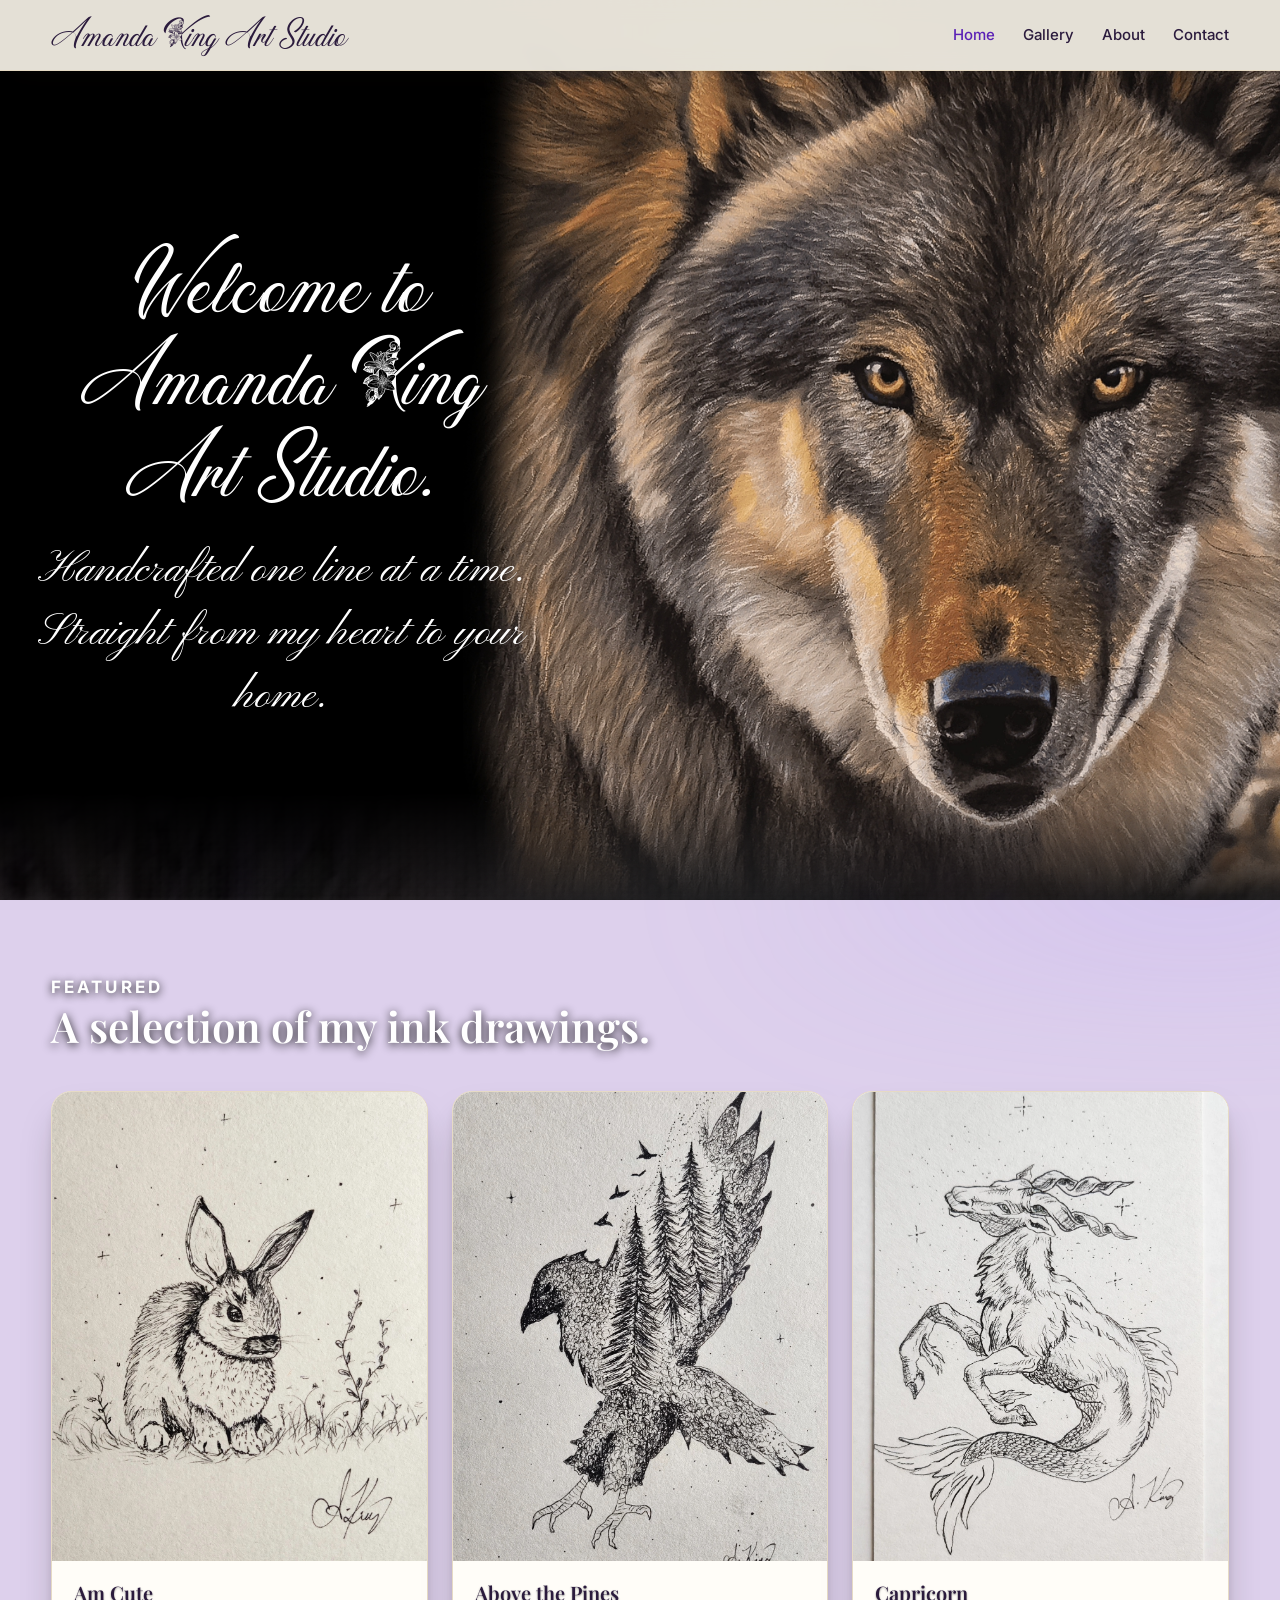
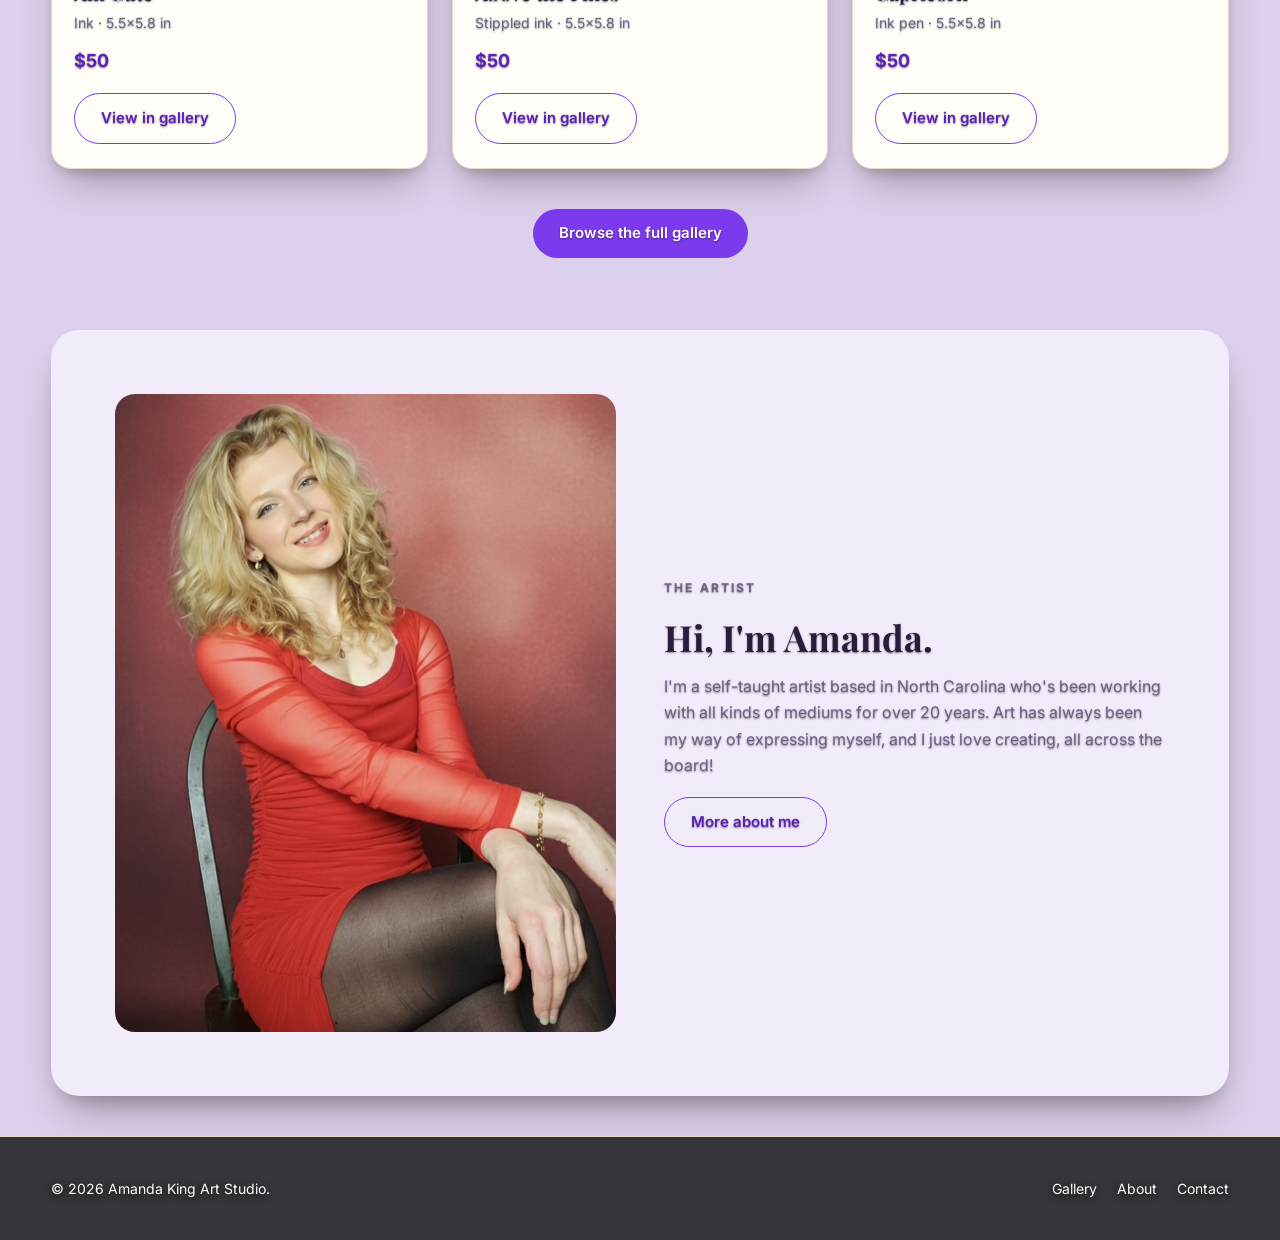
==== commit 53231475: "Restore contact hero; move social pill above the commission form" ====
--- a/index.html
+++ b/index.html
@@ -11,7 +11,7 @@
   <link rel="preconnect" href="https://fonts.googleapis.com" />
   <link rel="preconnect" href="https://fonts.gstatic.com" crossorigin />
   <link href="https://fonts.googleapis.com/css2?family=Playfair+Display:wght@500;600&family=Pinyon+Script&family=Inter:wght@400;500;600;700&display=swap" rel="stylesheet" />
-  <link rel="stylesheet" href="css/style.css?v=49" />
+  <link rel="stylesheet" href="css/style.css?v=50" />
   <link rel="prefetch" href="gallery.html" />
   <link rel="prefetch" href="about.html" />
   <link rel="prefetch" href="contact.html" />
--- a/css/style.css
+++ b/css/style.css
@@ -653,11 +653,10 @@
 .contact-card h3 { margin: 0 0 10px; font-size: 22px; }
 .contact-card p { color: var(--muted); margin: 0 0 18px; font-size: 15px; }
 
-.hero-flex {
+.form-col {
   display: flex;
-  align-items: center;
-  justify-content: space-between;
-  gap: 32px;
+  flex-direction: column;
+  gap: 18px;
 }
 
 .social-pill {
@@ -671,7 +670,7 @@
   padding: 8px 10px 8px 18px;
   box-shadow: 0 10px 30px rgba(43, 27, 61, 0.14);
 }
-.social-pill.in-hero { flex-shrink: 0; }
+.form-col .social-pill { align-self: center; }
 .social-pill-label { font-weight: 600; color: var(--ink); margin-right: 2px; }
 .social-chip {
   display: inline-flex;
@@ -687,13 +686,6 @@
 }
 .social-chip:hover { background: #efe4d0; transform: translateY(-1px); }
 .social-chip img { width: 22px; height: 22px; }
-
-.social-pill-row { display: none; justify-content: center; padding: 0 0 8px; }
-
-@media (max-width: 900px) {
-  .social-pill.in-hero { display: none; }
-  .social-pill-row { display: flex; }
-}
 
 /* ---------- Footer ---------- */
 
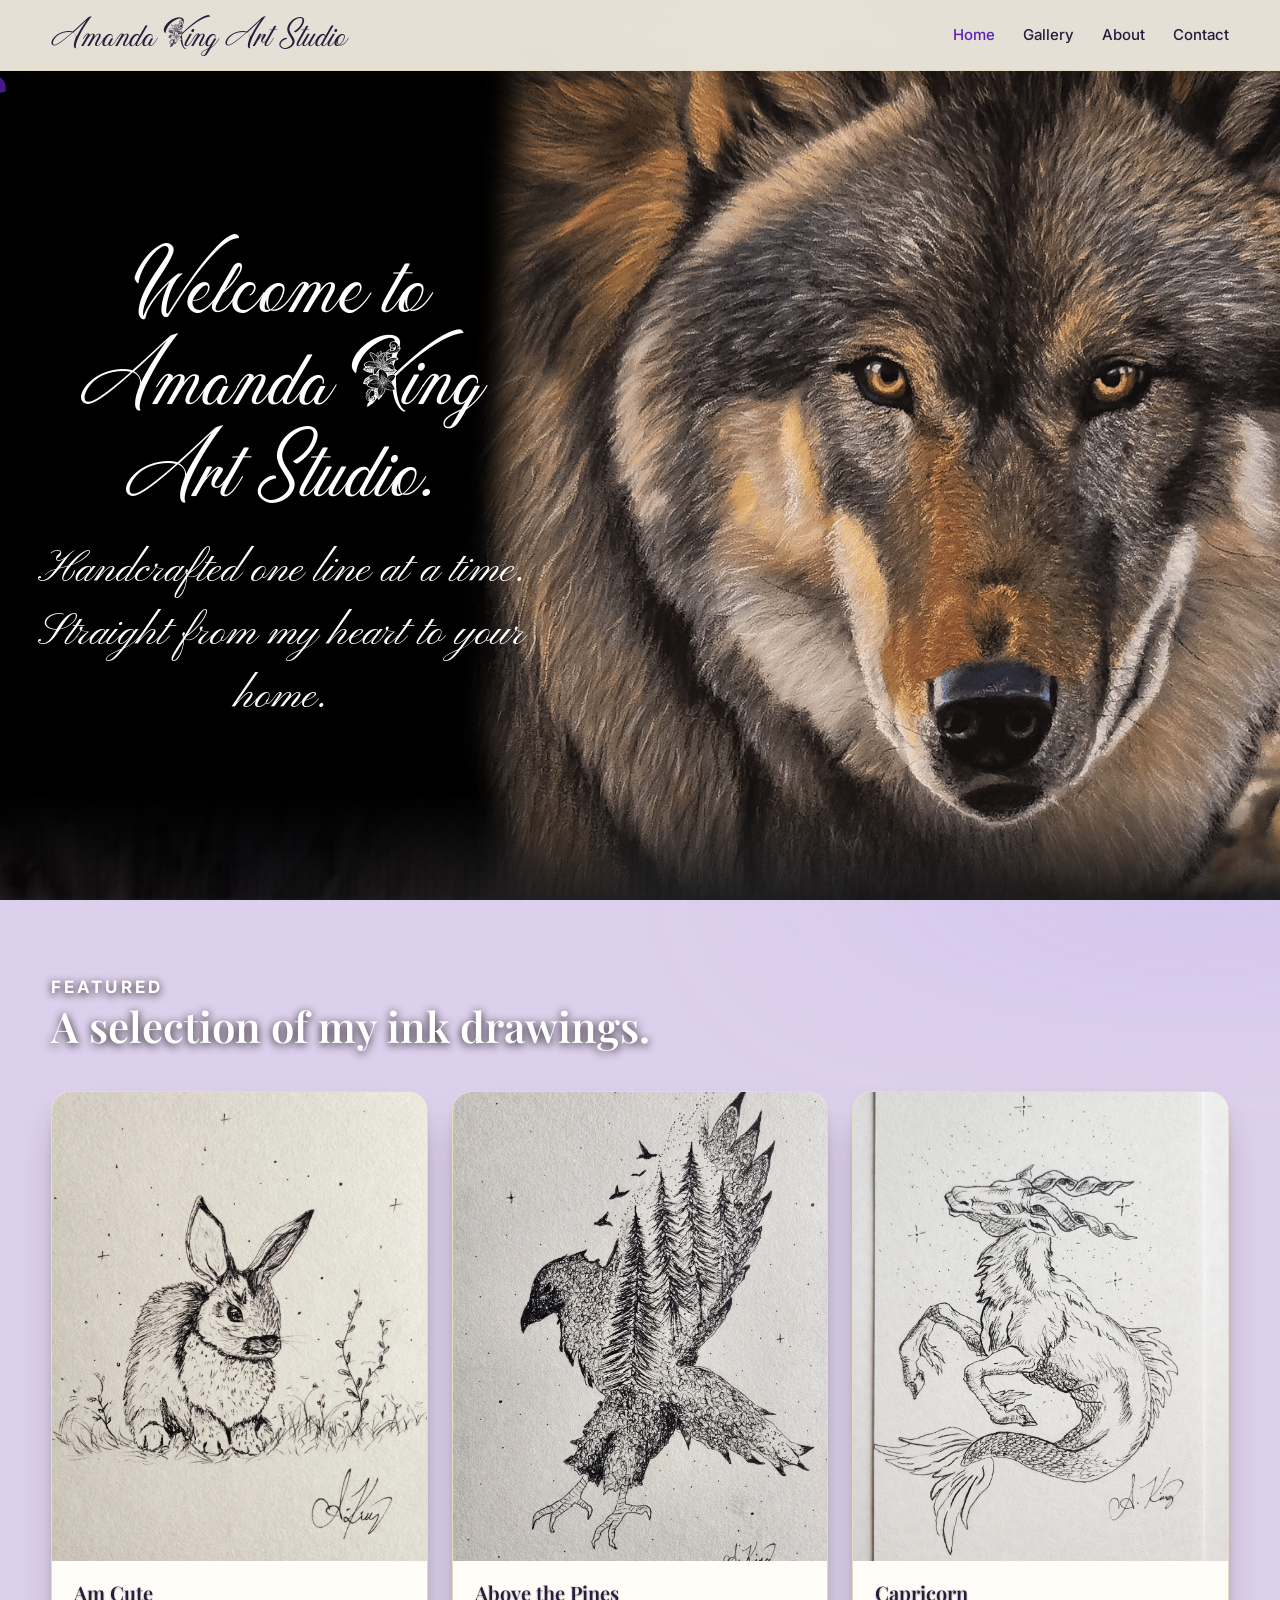
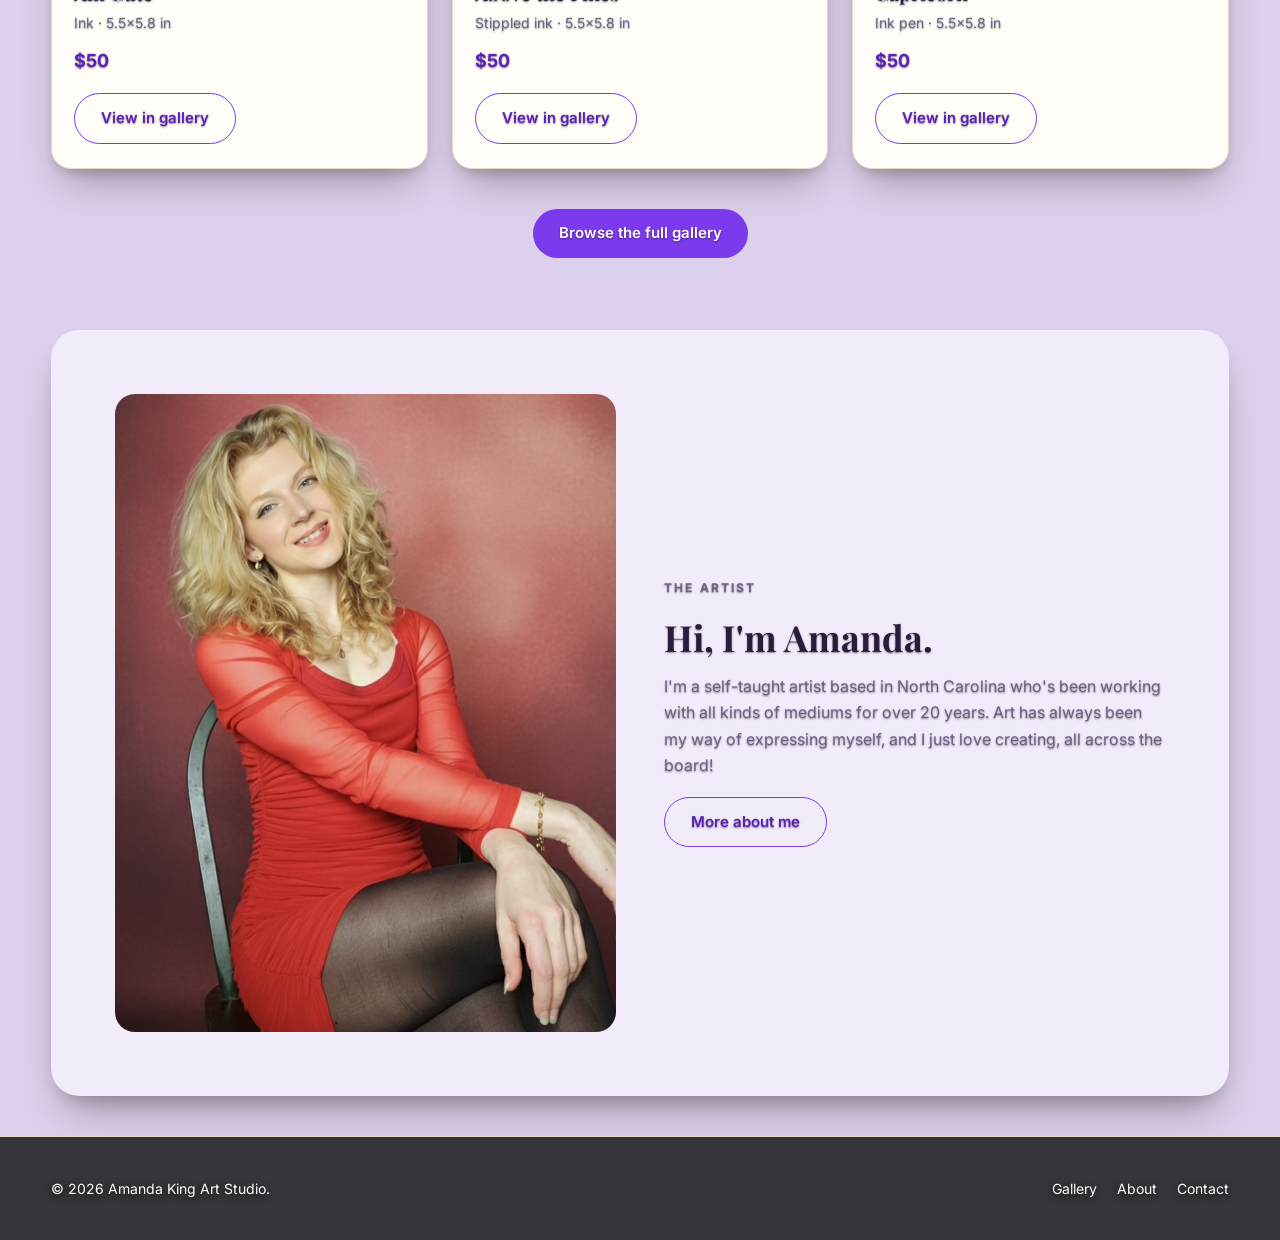
==== commit 0609b346: "Follow panel in contact hero, aligned with the forms; forms level again" ====
--- a/index.html
+++ b/index.html
@@ -11,7 +11,7 @@
   <link rel="preconnect" href="https://fonts.googleapis.com" />
   <link rel="preconnect" href="https://fonts.gstatic.com" crossorigin />
   <link href="https://fonts.googleapis.com/css2?family=Playfair+Display:wght@500;600&family=Pinyon+Script&family=Inter:wght@400;500;600;700&display=swap" rel="stylesheet" />
-  <link rel="stylesheet" href="css/style.css?v=50" />
+  <link rel="stylesheet" href="css/style.css?v=51" />
   <link rel="prefetch" href="gallery.html" />
   <link rel="prefetch" href="about.html" />
   <link rel="prefetch" href="contact.html" />
--- a/css/style.css
+++ b/css/style.css
@@ -653,39 +653,38 @@
 .contact-card h3 { margin: 0 0 10px; font-size: 22px; }
 .contact-card p { color: var(--muted); margin: 0 0 18px; font-size: 15px; }
 
-.form-col {
+.hero-split {
+  display: grid;
+  grid-template-columns: 1fr 1fr;
+  gap: 24px;
+  align-items: stretch;
+}
+
+.follow-links { display: grid; gap: 12px; }
+.follow-btn {
   display: flex;
-  flex-direction: column;
-  gap: 18px;
-}
-
-.social-pill {
-  display: inline-flex;
   align-items: center;
-  flex-wrap: wrap;
-  gap: 8px;
-  background: #fff;
+  gap: 14px;
+  padding: 12px 16px;
   border: 1px solid var(--line);
   border-radius: 999px;
-  padding: 8px 10px 8px 18px;
-  box-shadow: 0 10px 30px rgba(43, 27, 61, 0.14);
-}
-.form-col .social-pill { align-self: center; }
-.social-pill-label { font-weight: 600; color: var(--ink); margin-right: 2px; }
-.social-chip {
-  display: inline-flex;
-  align-items: center;
-  gap: 8px;
-  padding: 6px 12px 6px 8px;
-  border-radius: 999px;
-  background: #f7f1e6;
+  background: #fff;
+  text-decoration: none;
   color: var(--ink);
-  text-decoration: none;
-  font-size: 14px;
-  transition: background 0.2s ease, transform 0.2s ease;
-}
-.social-chip:hover { background: #efe4d0; transform: translateY(-1px); }
-.social-chip img { width: 22px; height: 22px; }
+  transition: transform 0.2s ease, box-shadow 0.2s ease;
+}
+.follow-btn:hover { transform: translateY(-2px); box-shadow: 0 10px 24px rgba(43, 27, 61, 0.16); }
+.follow-btn img { width: 32px; height: 32px; flex-shrink: 0; }
+.follow-btn span { display: flex; flex-direction: column; line-height: 1.25; font-size: 14px; color: var(--muted); }
+.follow-btn strong { font-size: 16px; color: var(--ink); }
+
+.follow-mobile-wrap { display: none; }
+
+@media (max-width: 900px) {
+  .hero-split { grid-template-columns: 1fr; }
+  .follow-desktop { display: none; }
+  .follow-mobile-wrap { display: block; margin-top: 24px; }
+}
 
 /* ---------- Footer ---------- */
 
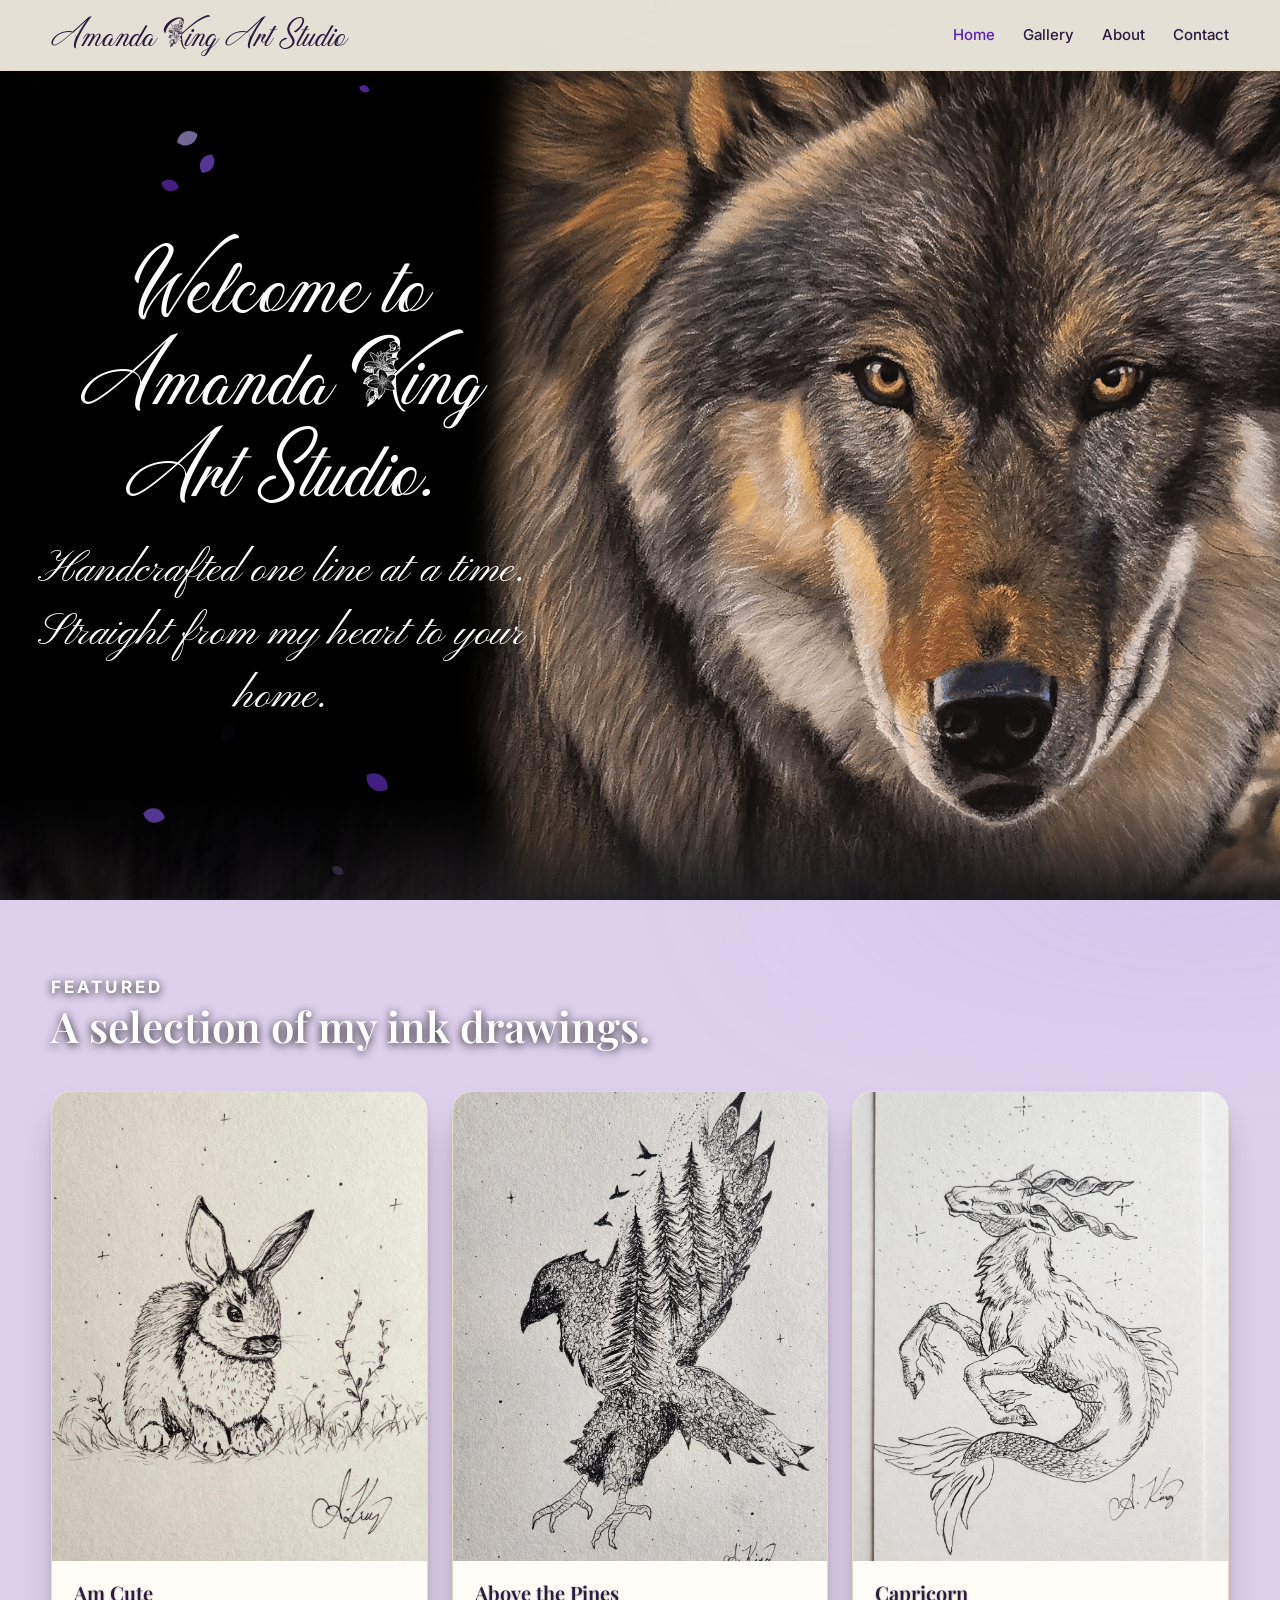
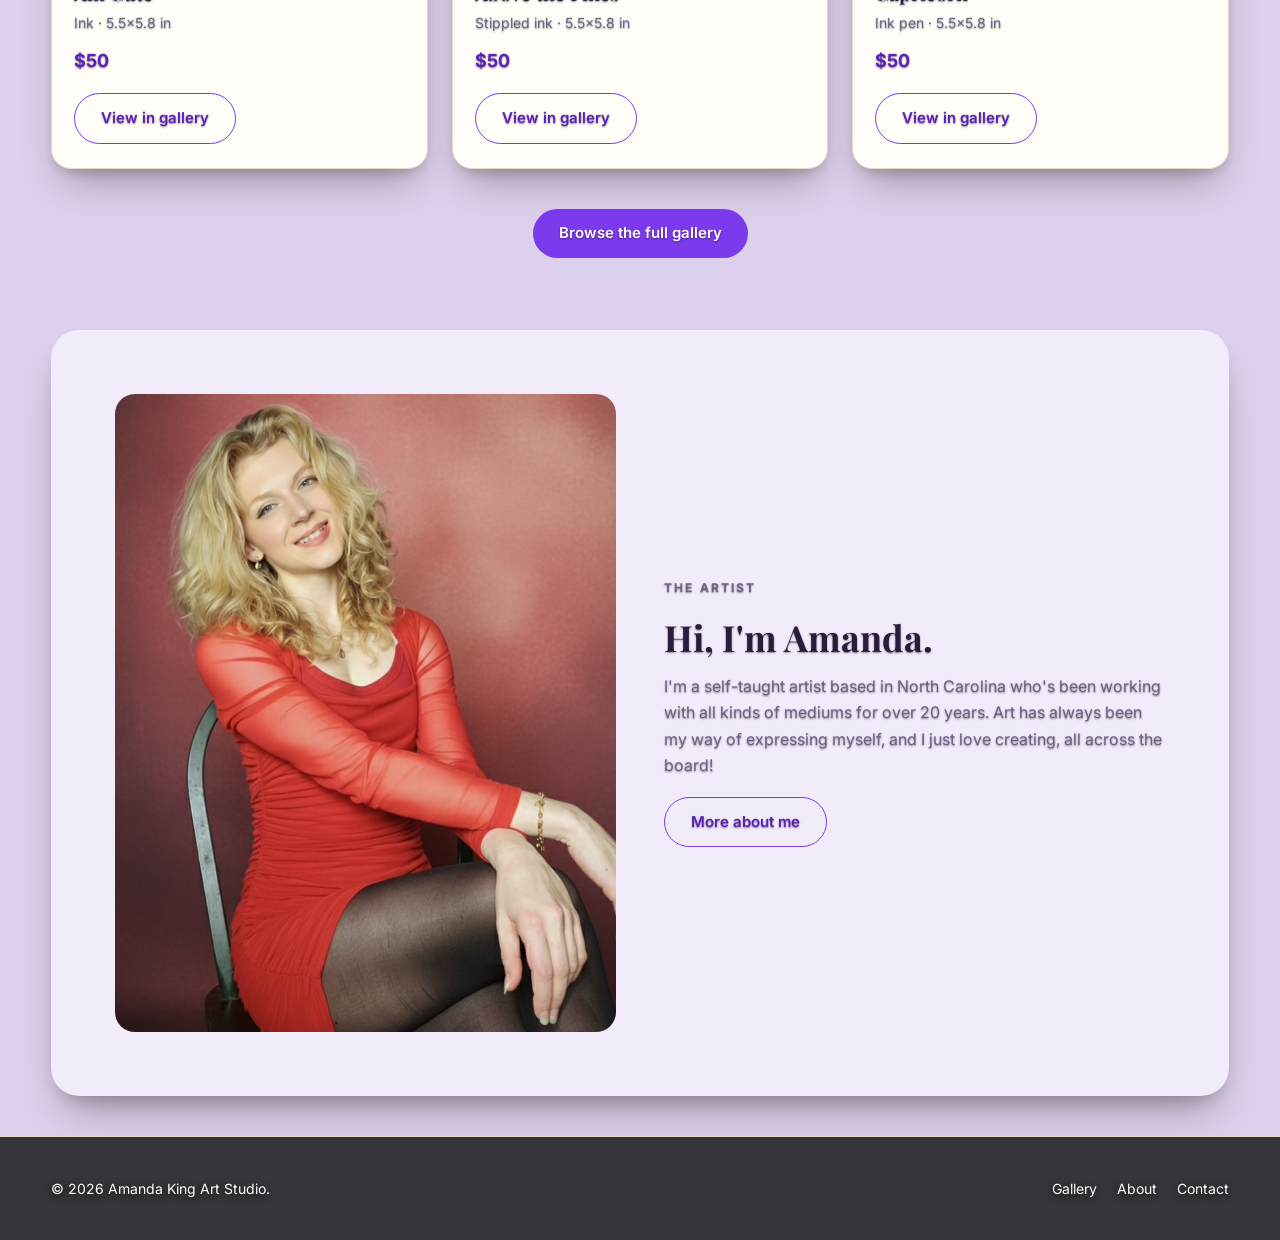
==== commit 3fc2c3c6: "Mobile: welcome tagline 15 percent larger" ====
--- a/index.html
+++ b/index.html
@@ -11,7 +11,7 @@
   <link rel="preconnect" href="https://fonts.googleapis.com" />
   <link rel="preconnect" href="https://fonts.gstatic.com" crossorigin />
   <link href="https://fonts.googleapis.com/css2?family=Playfair+Display:wght@500;600&family=Pinyon+Script&family=Inter:wght@400;500;600;700&display=swap" rel="stylesheet" />
-  <link rel="stylesheet" href="css/style.css?v=51" />
+  <link rel="stylesheet" href="css/style.css?v=52" />
   <link rel="prefetch" href="gallery.html" />
   <link rel="prefetch" href="about.html" />
   <link rel="prefetch" href="contact.html" />
--- a/css/style.css
+++ b/css/style.css
@@ -930,7 +930,7 @@
     box-shadow: none;
   }
   .welcome-title { font-size: 9vw; line-height: 1.2; margin: 0 0 8px; text-shadow: 0 2px 3px rgba(0, 0, 0, 0.9); }
-  .welcome-sub { font-size: 4.8vw; line-height: 1.45; text-shadow: 0 2px 3px rgba(0, 0, 0, 0.85); }
+  .welcome-sub { font-size: 5.5vw; line-height: 1.45; text-shadow: 0 2px 3px rgba(0, 0, 0, 0.85); }
   /* pull Featured up: no empty gap under the welcome text */
   .hero-wrap + .section { padding-top: 40px; }
   .hero-full .slide-dots { top: 10px; right: 10px; }
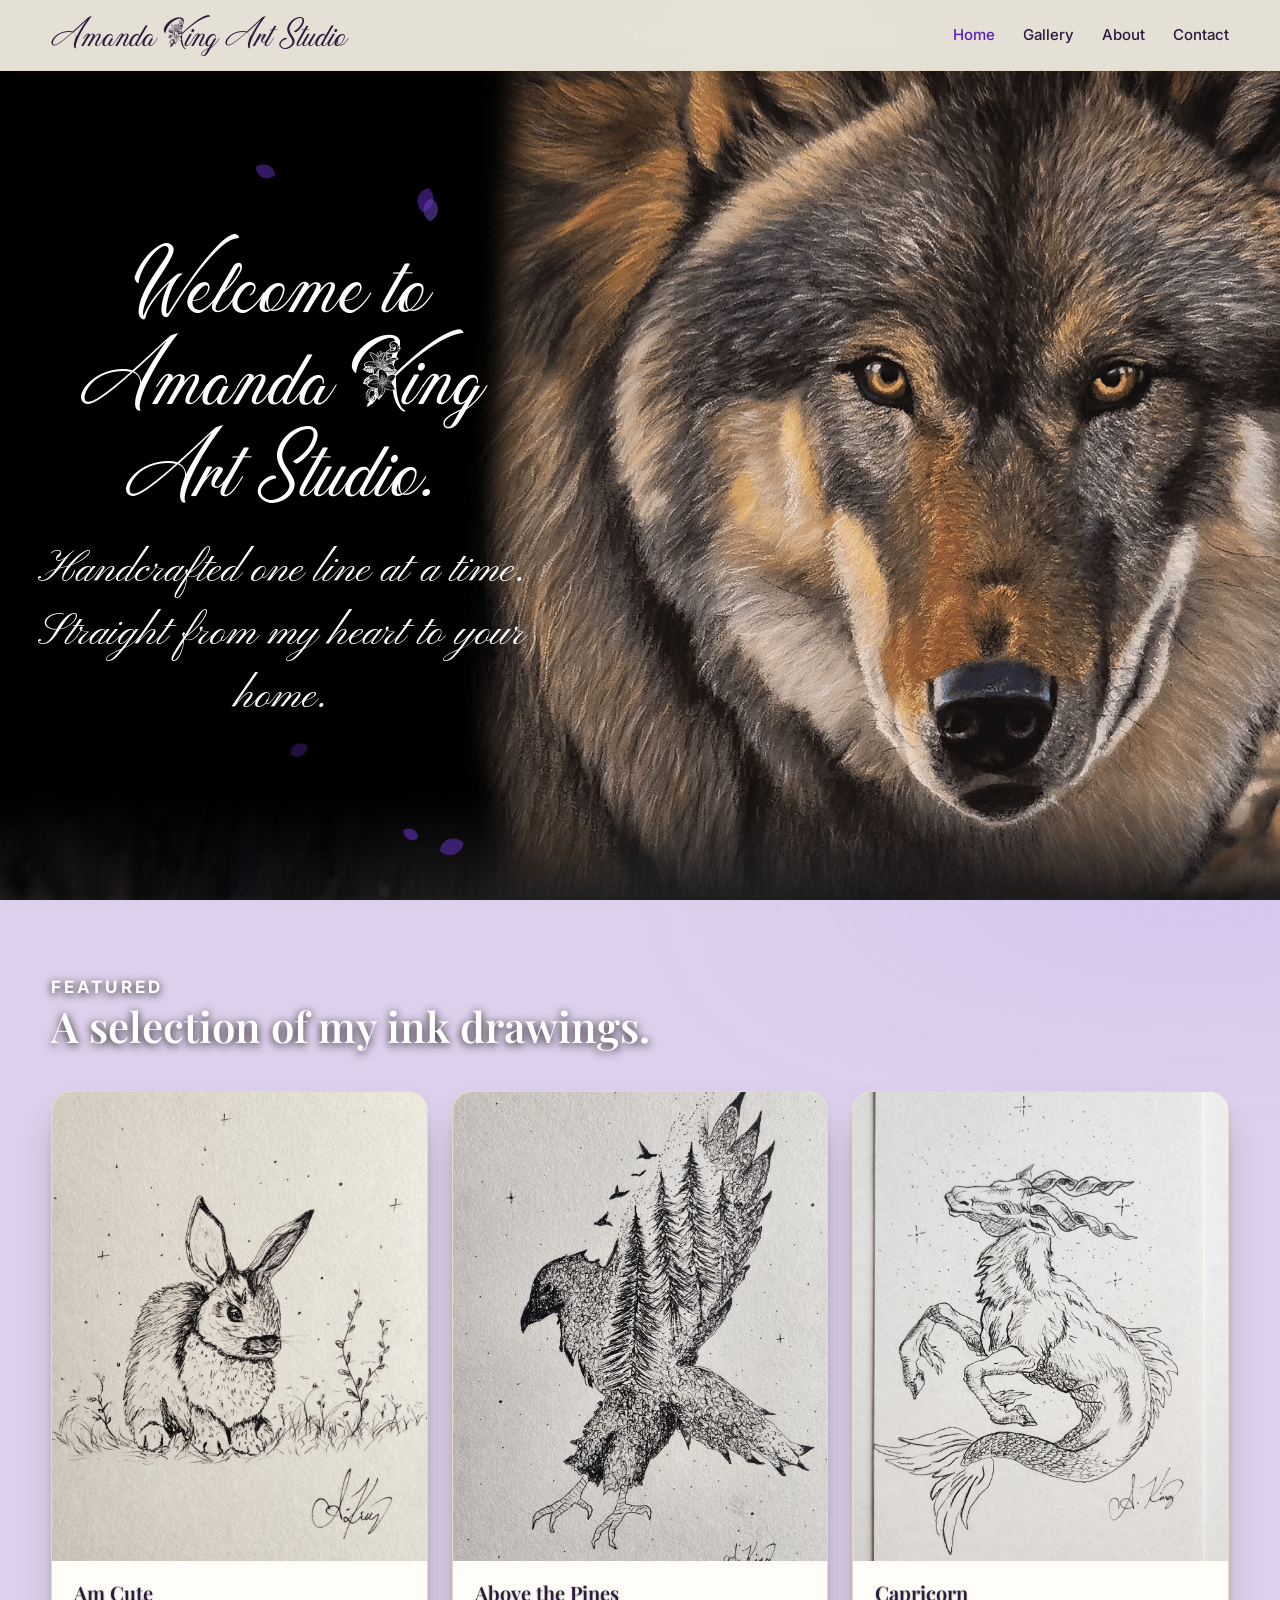
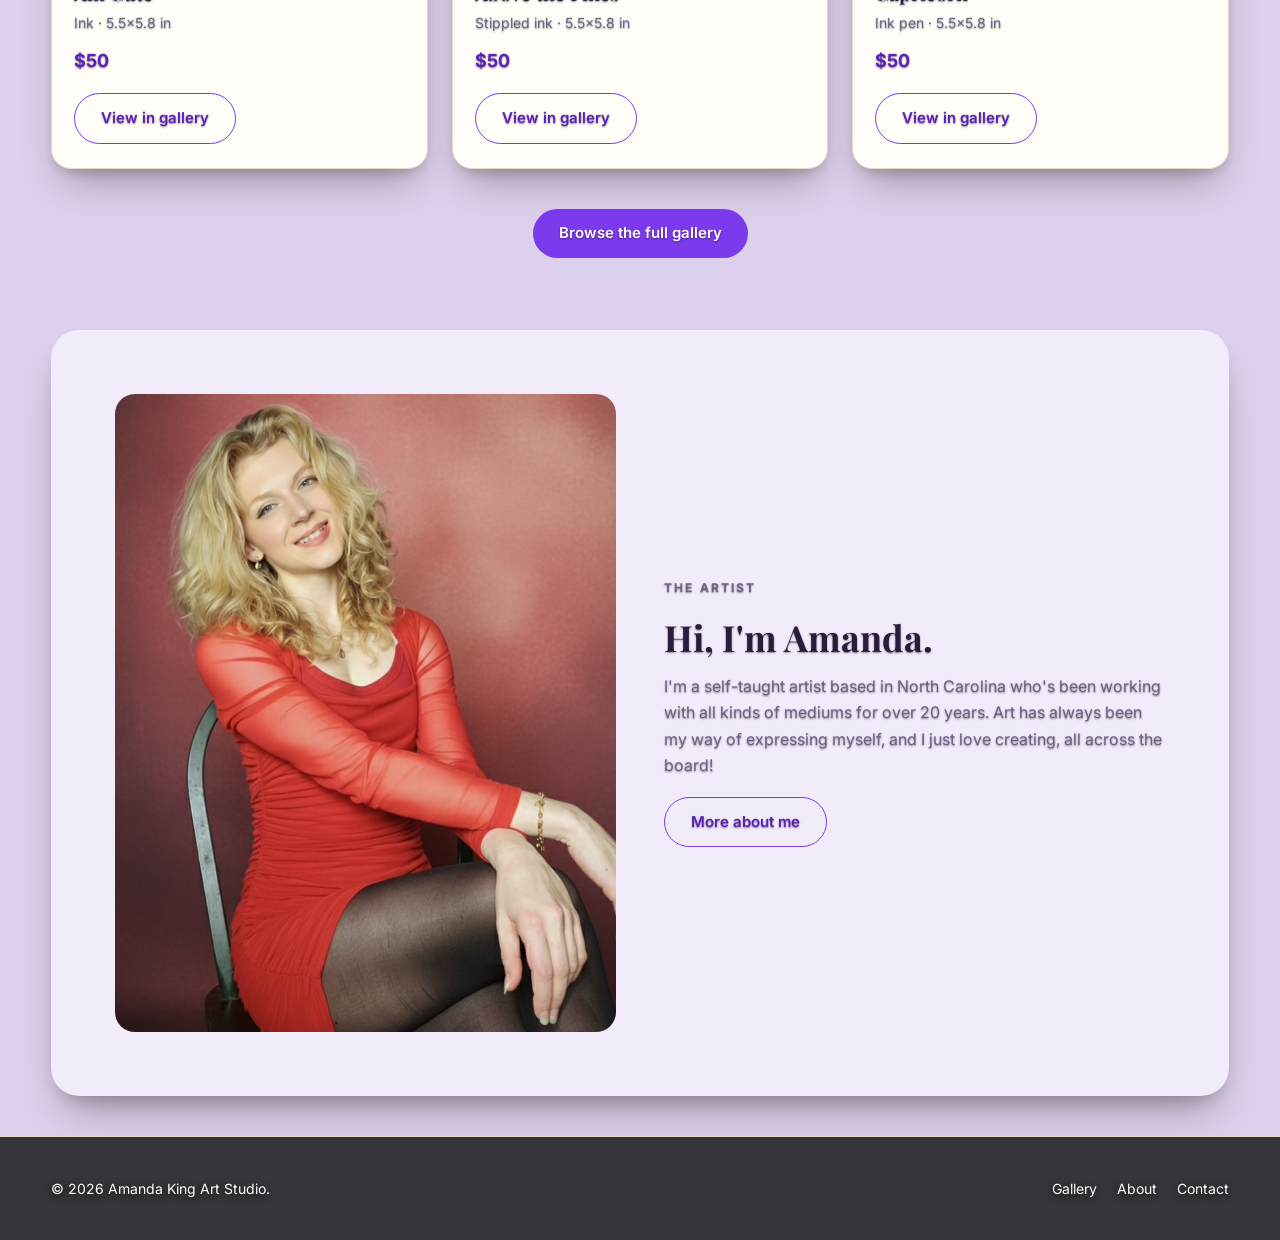
==== commit ce524832: "Bump stylesheet version to 53" ====
--- a/index.html
+++ b/index.html
@@ -11,7 +11,7 @@
   <link rel="preconnect" href="https://fonts.googleapis.com" />
   <link rel="preconnect" href="https://fonts.gstatic.com" crossorigin />
   <link href="https://fonts.googleapis.com/css2?family=Playfair+Display:wght@500;600&family=Pinyon+Script&family=Inter:wght@400;500;600;700&display=swap" rel="stylesheet" />
-  <link rel="stylesheet" href="css/style.css?v=52" />
+  <link rel="stylesheet" href="css/style.css?v=53" />
   <link rel="prefetch" href="gallery.html" />
   <link rel="prefetch" href="about.html" />
   <link rel="prefetch" href="contact.html" />
--- a/css/style.css
+++ b/css/style.css
@@ -404,6 +404,8 @@
 .slideshow.about-slideshow .slide img[src*="amanda-red"] { object-position: center 18%; }
 /* blue dress portrait: keep her face in frame */
 .slideshow.about-slideshow .slide img[src*="amanda-blue"] { object-position: center 12%; }
+/* mauve backdrop portrait: keep her face in frame, same treatment as the red portrait */
+.slideshow.about-slideshow .slide img[src*="amanda-mauve"] { object-position: center 18%; }
 
 /* Inquiry forms (contact page) */
 .card-rule { border: none; border-top: 2px solid #111; margin: 10px 0 2px; }
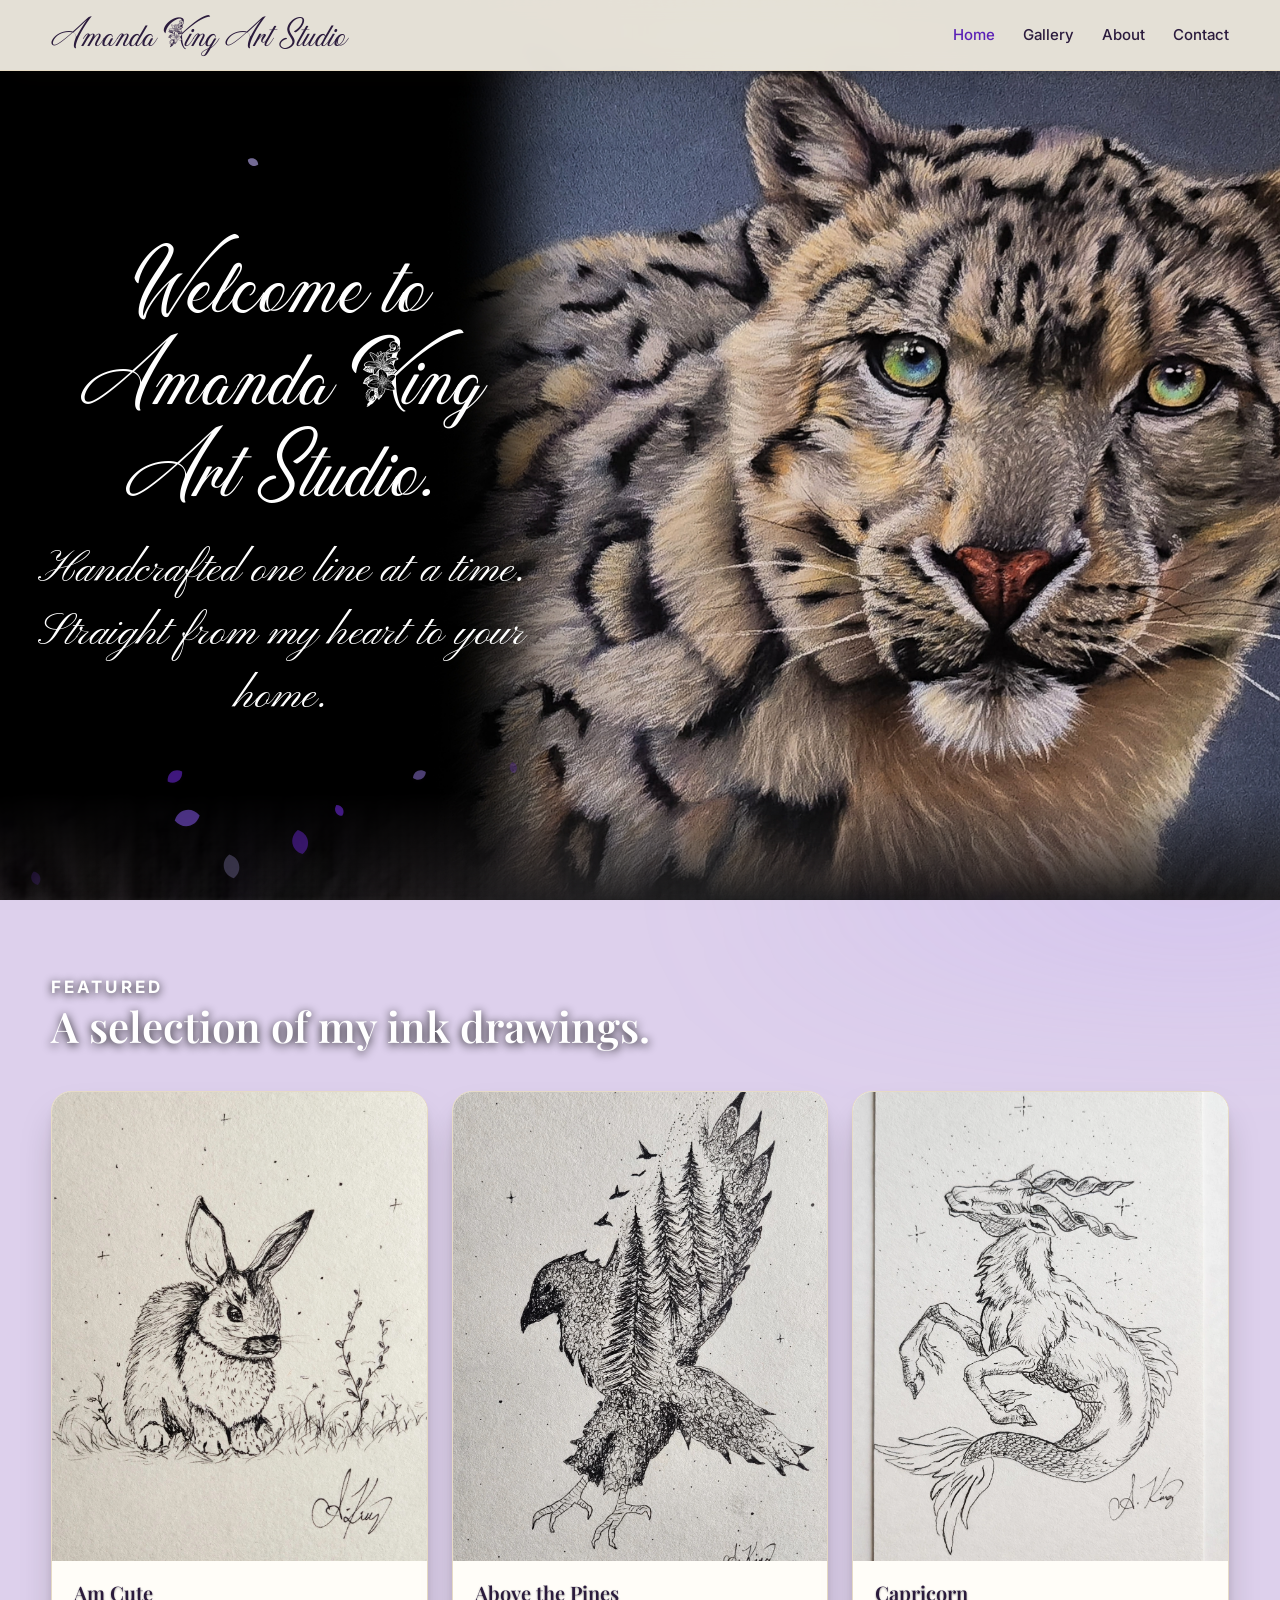
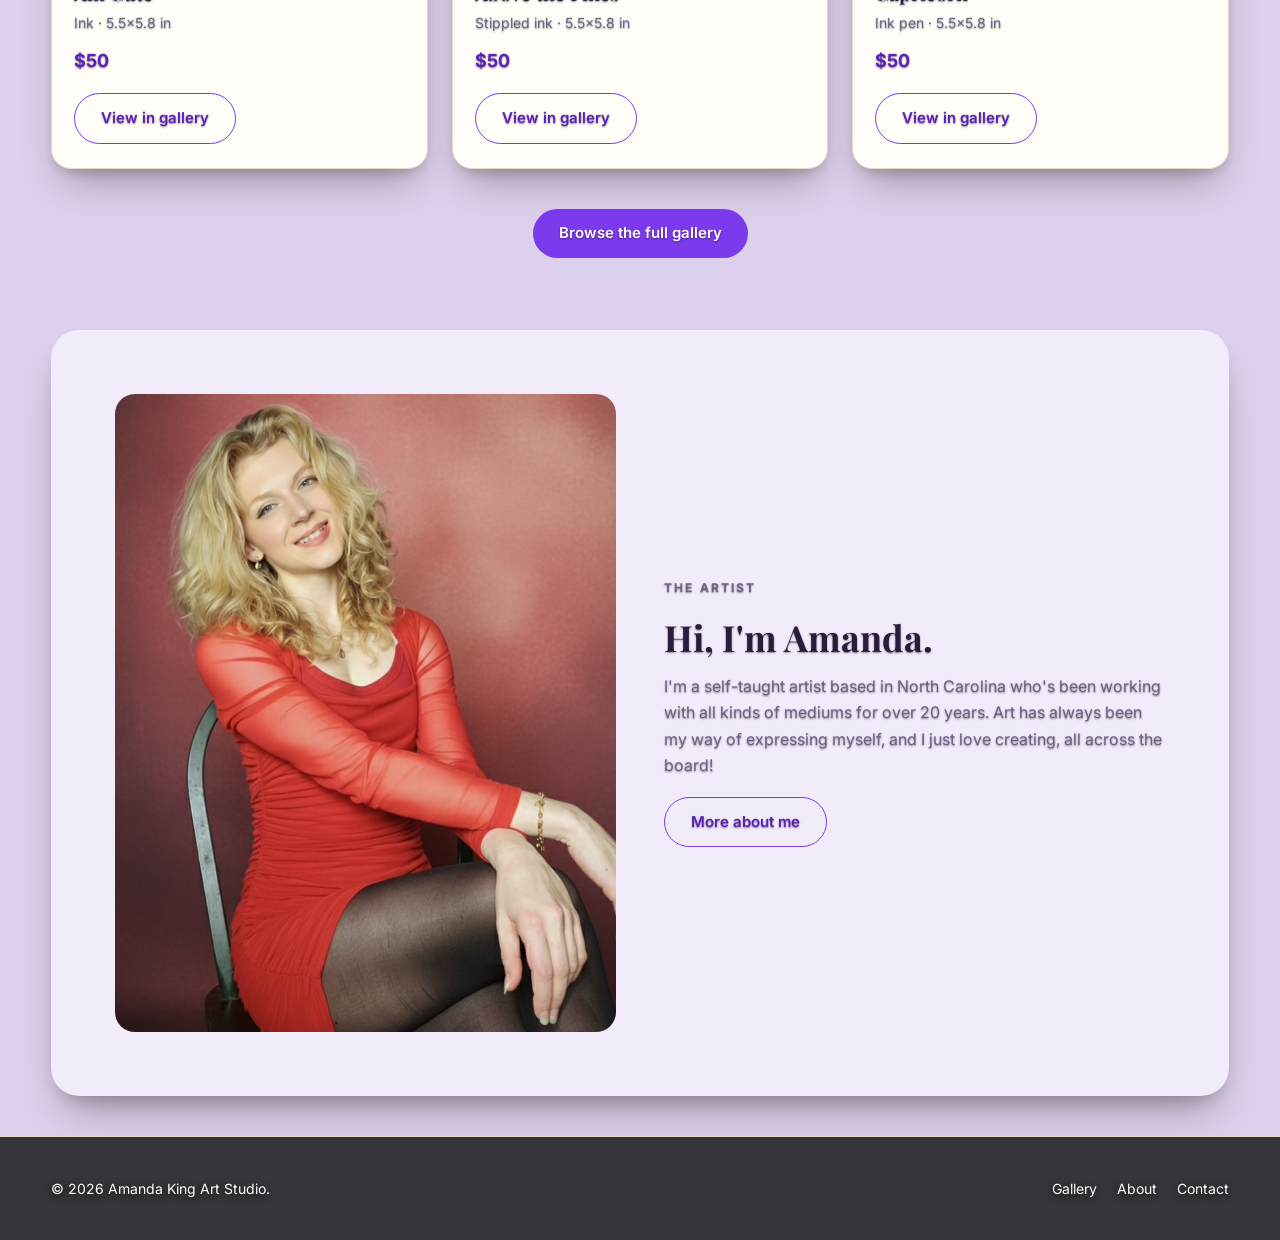
==== commit f9658bdc: "Bump stylesheet version to 54" ====
--- a/index.html
+++ b/index.html
@@ -11,7 +11,7 @@
   <link rel="preconnect" href="https://fonts.googleapis.com" />
   <link rel="preconnect" href="https://fonts.gstatic.com" crossorigin />
   <link href="https://fonts.googleapis.com/css2?family=Playfair+Display:wght@500;600&family=Pinyon+Script&family=Inter:wght@400;500;600;700&display=swap" rel="stylesheet" />
-  <link rel="stylesheet" href="css/style.css?v=53" />
+  <link rel="stylesheet" href="css/style.css?v=54" />
   <link rel="prefetch" href="gallery.html" />
   <link rel="prefetch" href="about.html" />
   <link rel="prefetch" href="contact.html" />
--- a/css/style.css
+++ b/css/style.css
@@ -405,7 +405,7 @@
 /* blue dress portrait: keep her face in frame */
 .slideshow.about-slideshow .slide img[src*="amanda-blue"] { object-position: center 12%; }
 /* mauve backdrop portrait: keep her face in frame, same treatment as the red portrait */
-.slideshow.about-slideshow .slide img[src*="amanda-mauve"] { object-position: center 18%; }
+.slideshow.about-slideshow .slide img[src*="amanda-mauve"] { object-position: center 25%; }
 
 /* Inquiry forms (contact page) */
 .card-rule { border: none; border-top: 2px solid #111; margin: 10px 0 2px; }
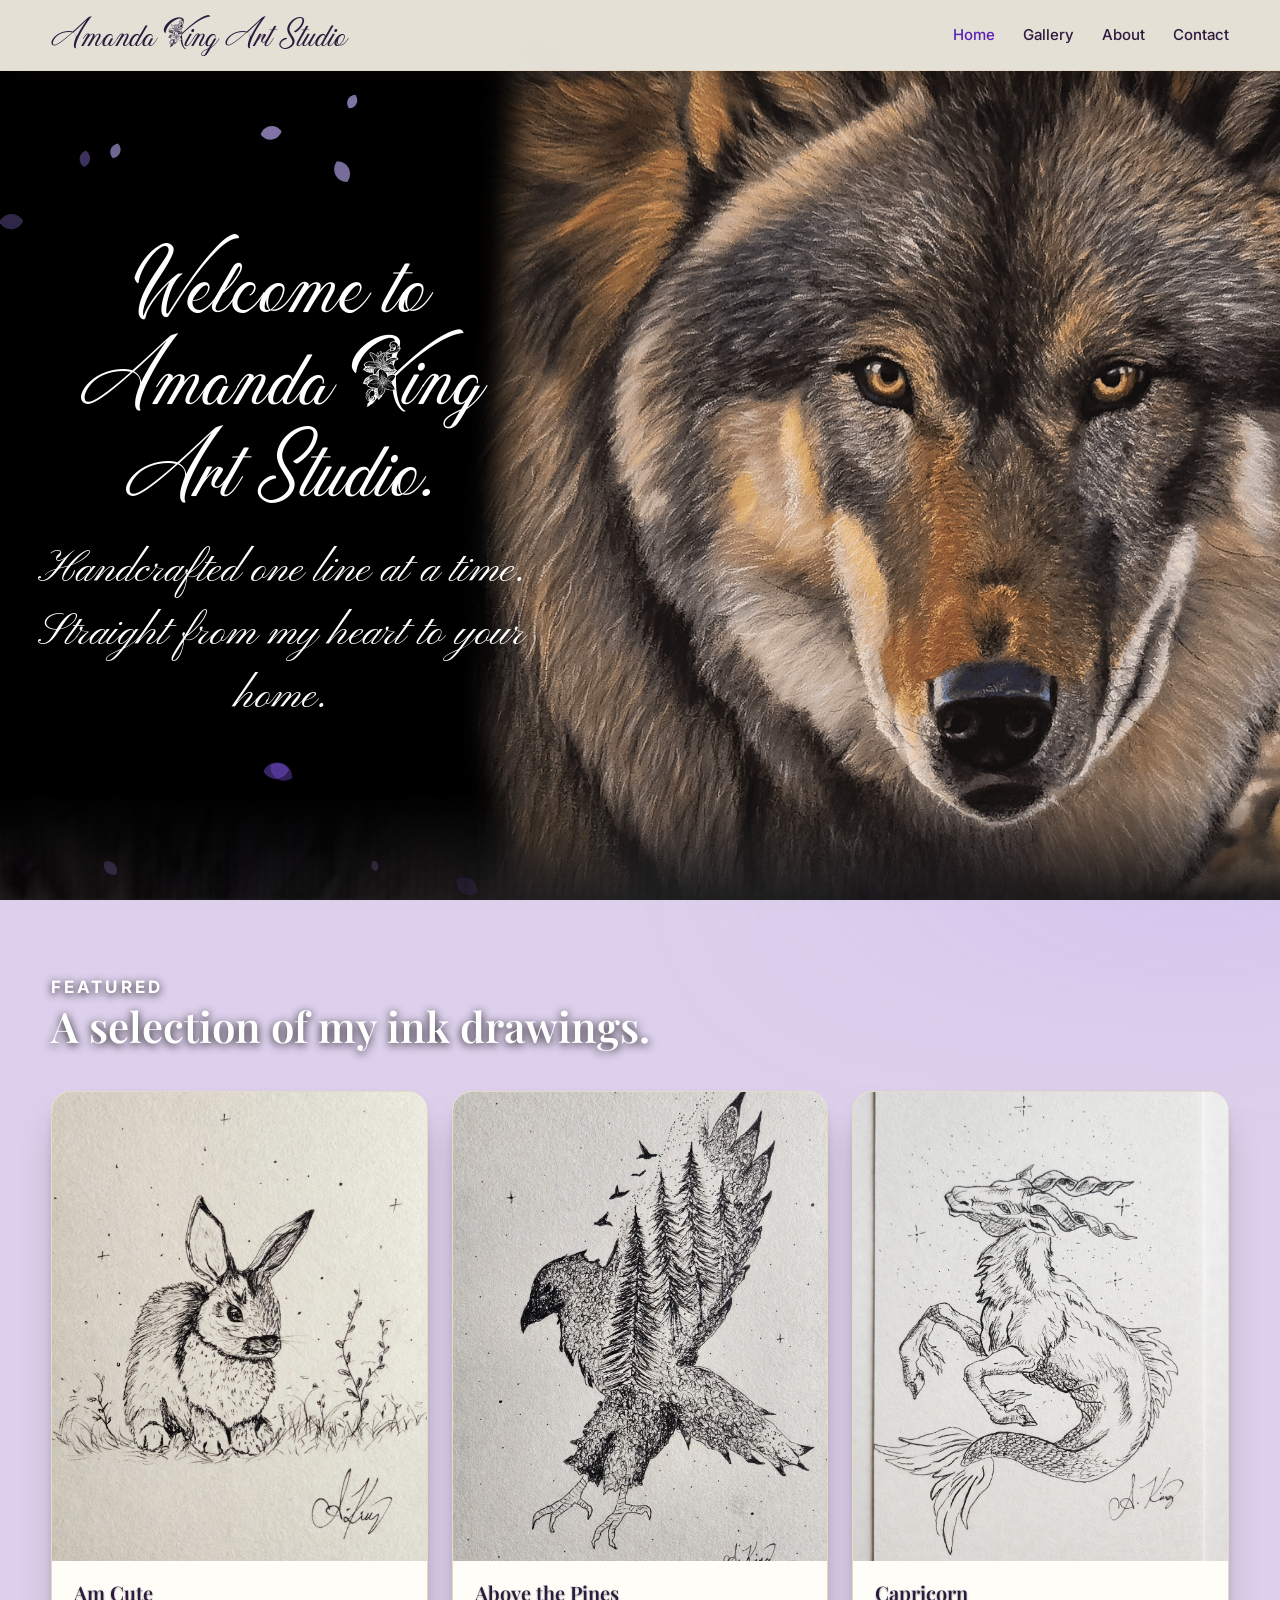
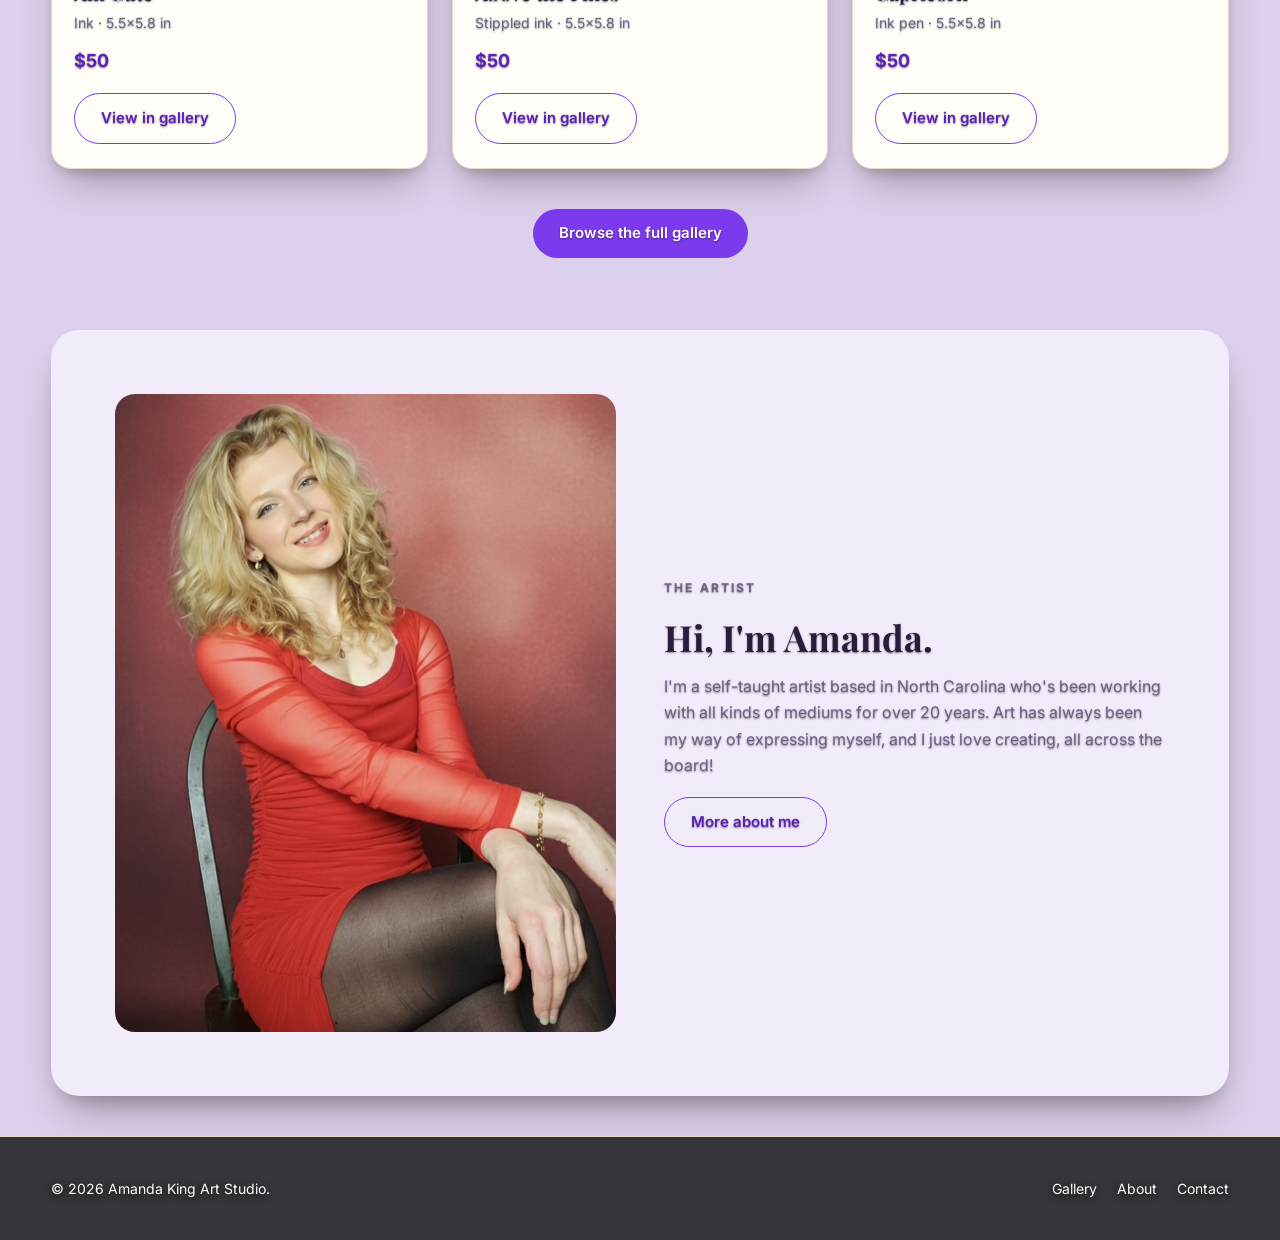
==== commit eb7810a4: "Bump stylesheet version to 55" ====
--- a/index.html
+++ b/index.html
@@ -11,7 +11,7 @@
   <link rel="preconnect" href="https://fonts.googleapis.com" />
   <link rel="preconnect" href="https://fonts.gstatic.com" crossorigin />
   <link href="https://fonts.googleapis.com/css2?family=Playfair+Display:wght@500;600&family=Pinyon+Script&family=Inter:wght@400;500;600;700&display=swap" rel="stylesheet" />
-  <link rel="stylesheet" href="css/style.css?v=54" />
+  <link rel="stylesheet" href="css/style.css?v=55" />
   <link rel="prefetch" href="gallery.html" />
   <link rel="prefetch" href="about.html" />
   <link rel="prefetch" href="contact.html" />
--- a/css/style.css
+++ b/css/style.css
@@ -405,7 +405,7 @@
 /* blue dress portrait: keep her face in frame */
 .slideshow.about-slideshow .slide img[src*="amanda-blue"] { object-position: center 12%; }
 /* mauve backdrop portrait: keep her face in frame, same treatment as the red portrait */
-.slideshow.about-slideshow .slide img[src*="amanda-mauve"] { object-position: center 25%; }
+.slideshow.about-slideshow .slide img[src*="amanda-mauve"] { object-position: center 32%; }
 
 /* Inquiry forms (contact page) */
 .card-rule { border: none; border-top: 2px solid #111; margin: 10px 0 2px; }
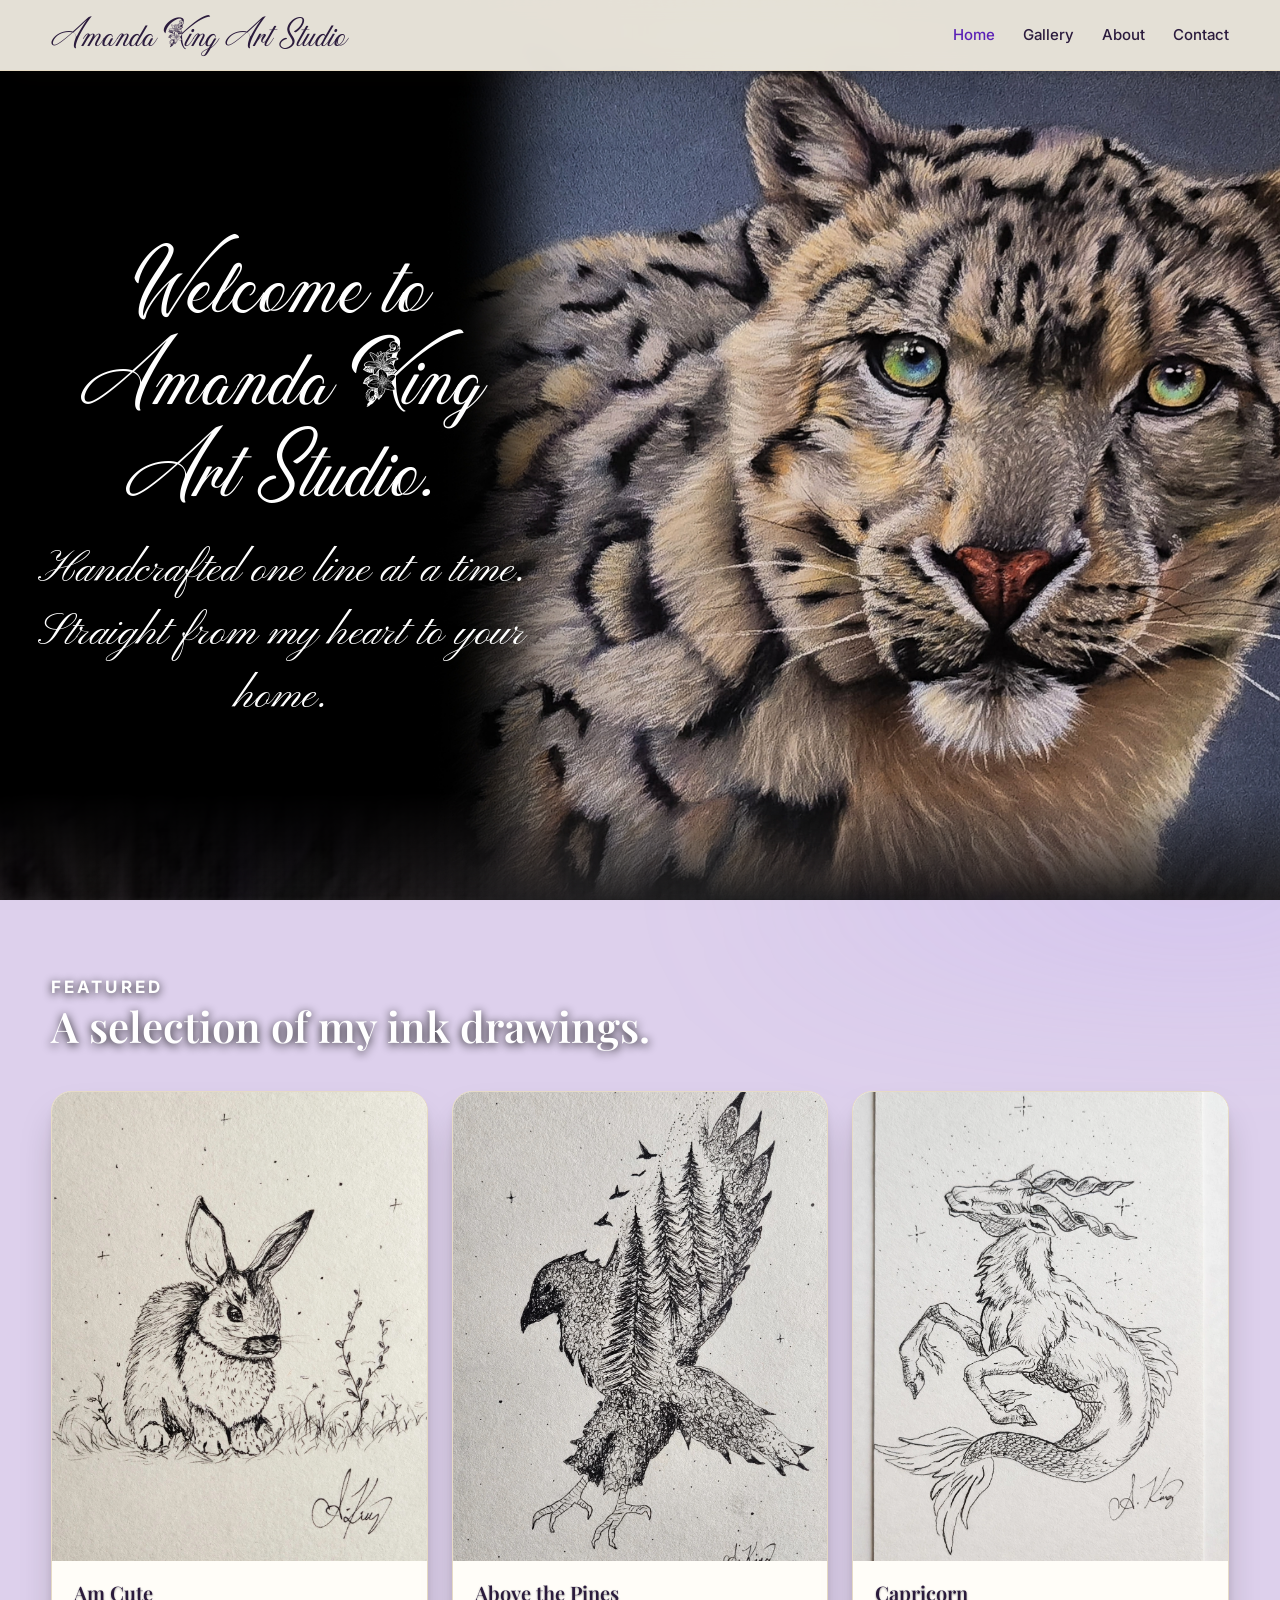
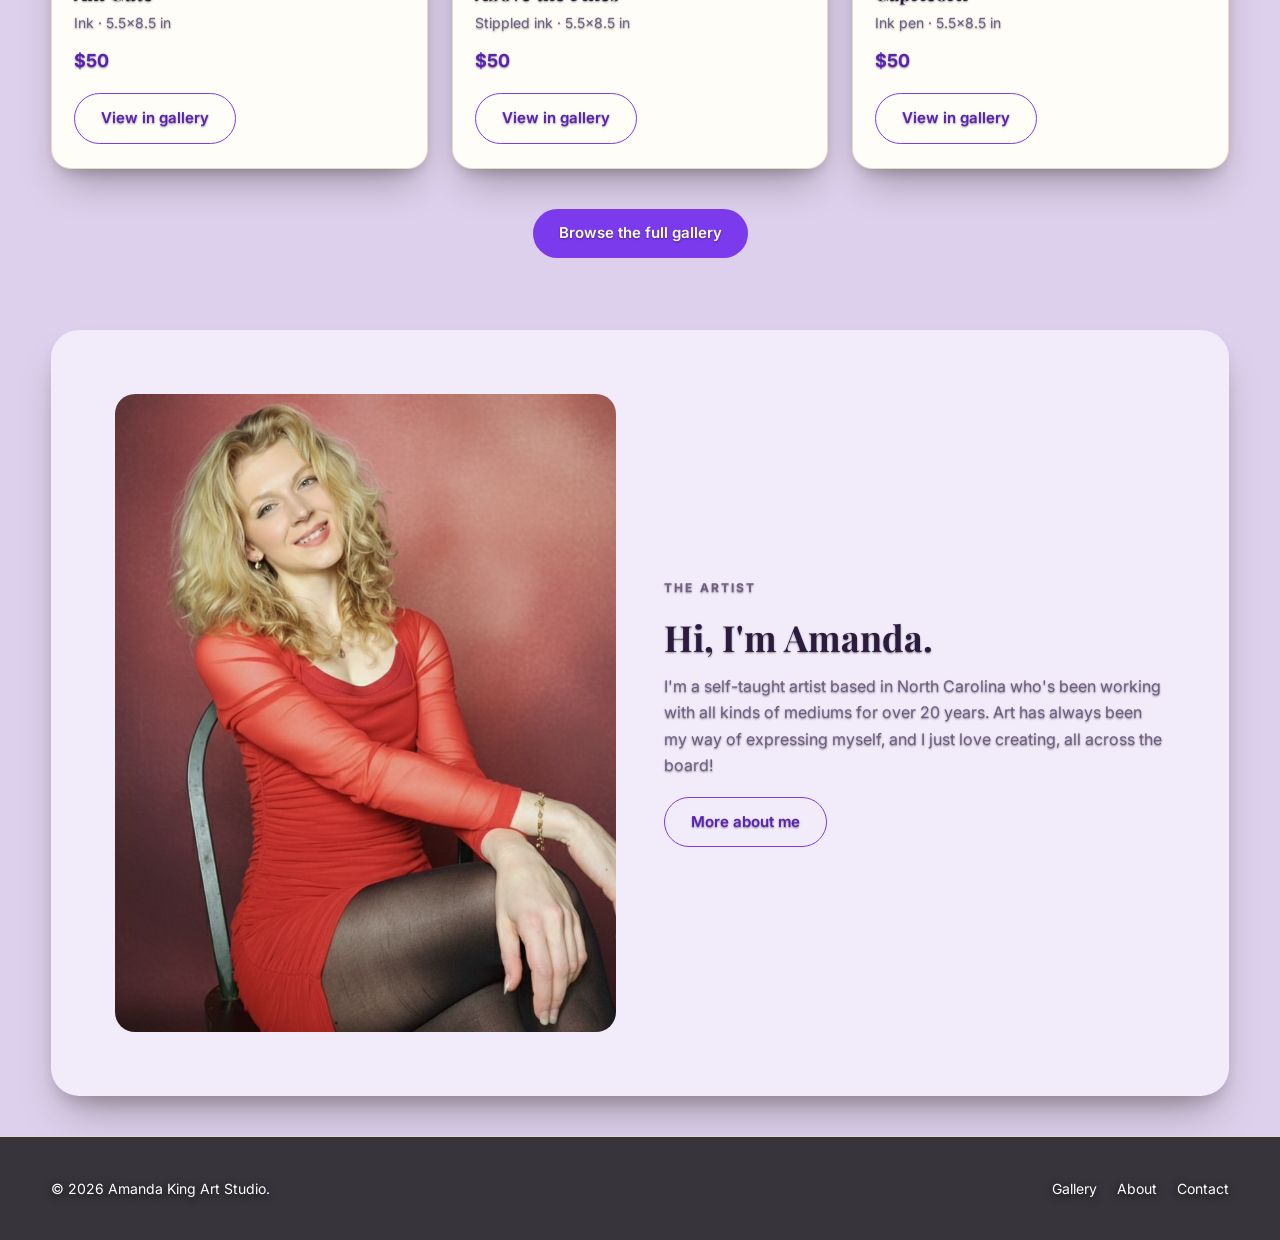
==== commit 03d2ea4d: "Correct piece sizes from 5.5x5.8 to 5.5x8.5 in at Amanda's direction" ====
--- a/index.html
+++ b/index.html
@@ -97,7 +97,7 @@
           <div class="art-image"><img src="images/art/bunny-ink.jpg" alt="Am Cute — Ink" loading="lazy" /></div>
           <div class="art-body">
             <h3>Am Cute</h3>
-            <p class="art-meta">Ink &middot; 5.5&times;5.8 in</p>
+            <p class="art-meta">Ink &middot; 5.5&times;8.5 in</p>
             <p class="art-price">$50</p>
             <a class="button button-outline" href="gallery.html">View in gallery</a>
           </div>
@@ -106,7 +106,7 @@
           <div class="art-image"><img src="images/art/eagle-forest-wings-ink.jpg" alt="Above the Pines — Stippled ink" loading="lazy" /></div>
           <div class="art-body">
             <h3>Above the Pines</h3>
-            <p class="art-meta">Stippled ink &middot; 5.5&times;5.8 in</p>
+            <p class="art-meta">Stippled ink &middot; 5.5&times;8.5 in</p>
             <p class="art-price">$50</p>
             <a class="button button-outline" href="gallery.html">View in gallery</a>
           </div>
@@ -115,7 +115,7 @@
           <div class="art-image"><img src="images/art/sea-goat.webp" alt="Capricorn — Ink pen" loading="lazy" /></div>
           <div class="art-body">
             <h3>Capricorn</h3>
-            <p class="art-meta">Ink pen &middot; 5.5&times;5.8 in</p>
+            <p class="art-meta">Ink pen &middot; 5.5&times;8.5 in</p>
             <p class="art-price">$50</p>
             <a class="button button-outline" href="gallery.html">View in gallery</a>
           </div>
